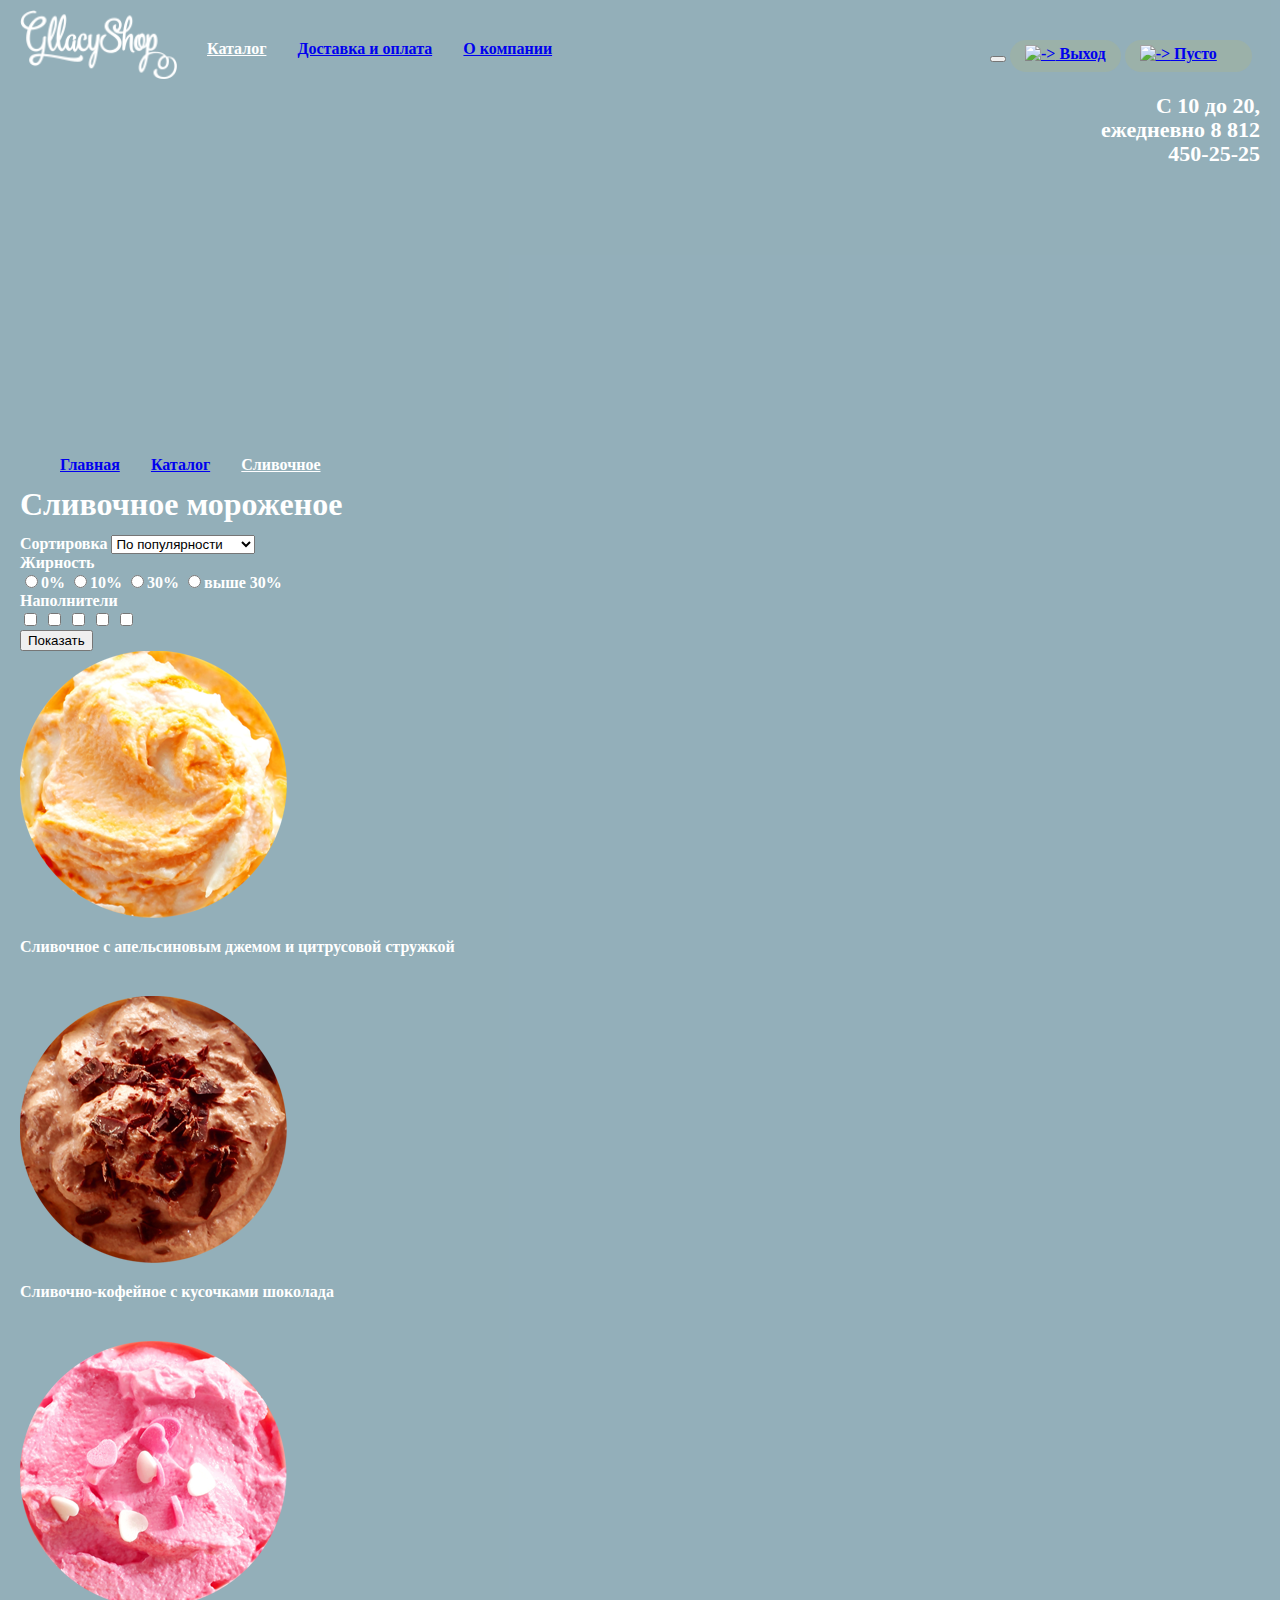
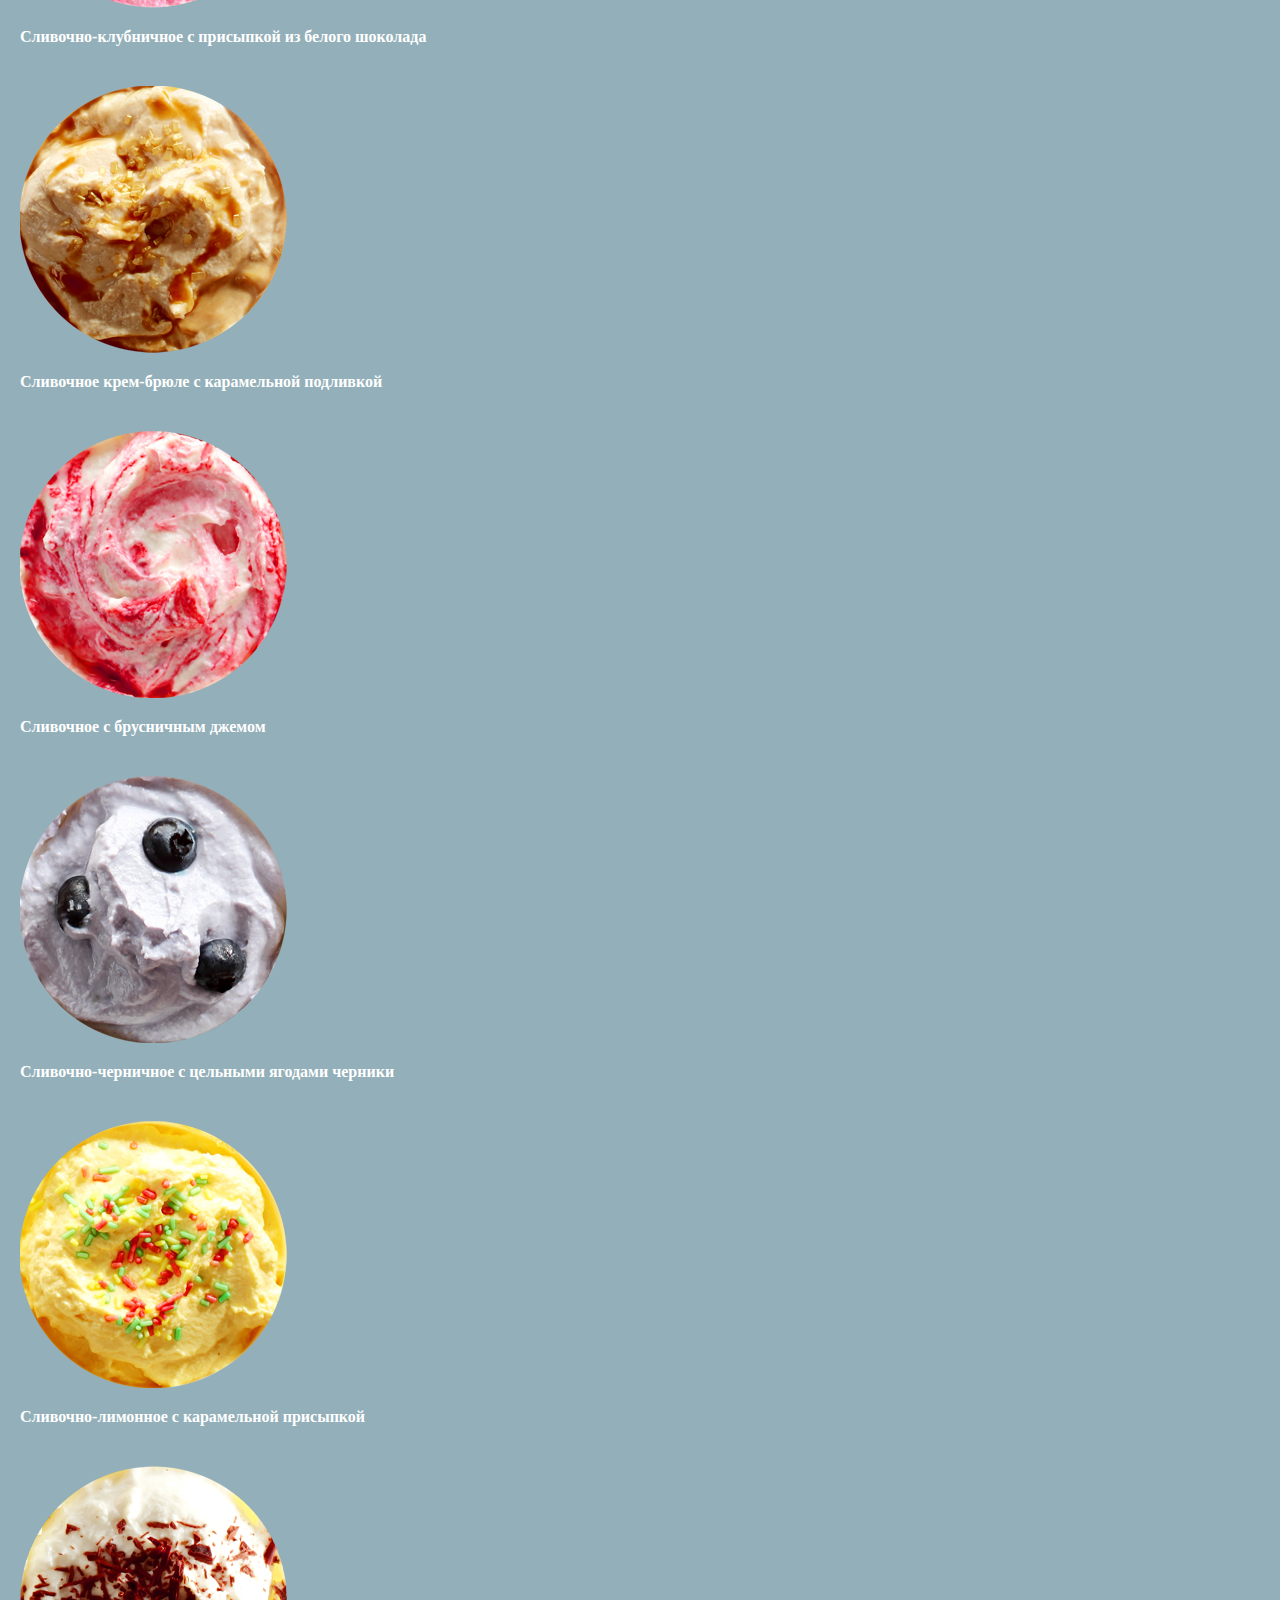
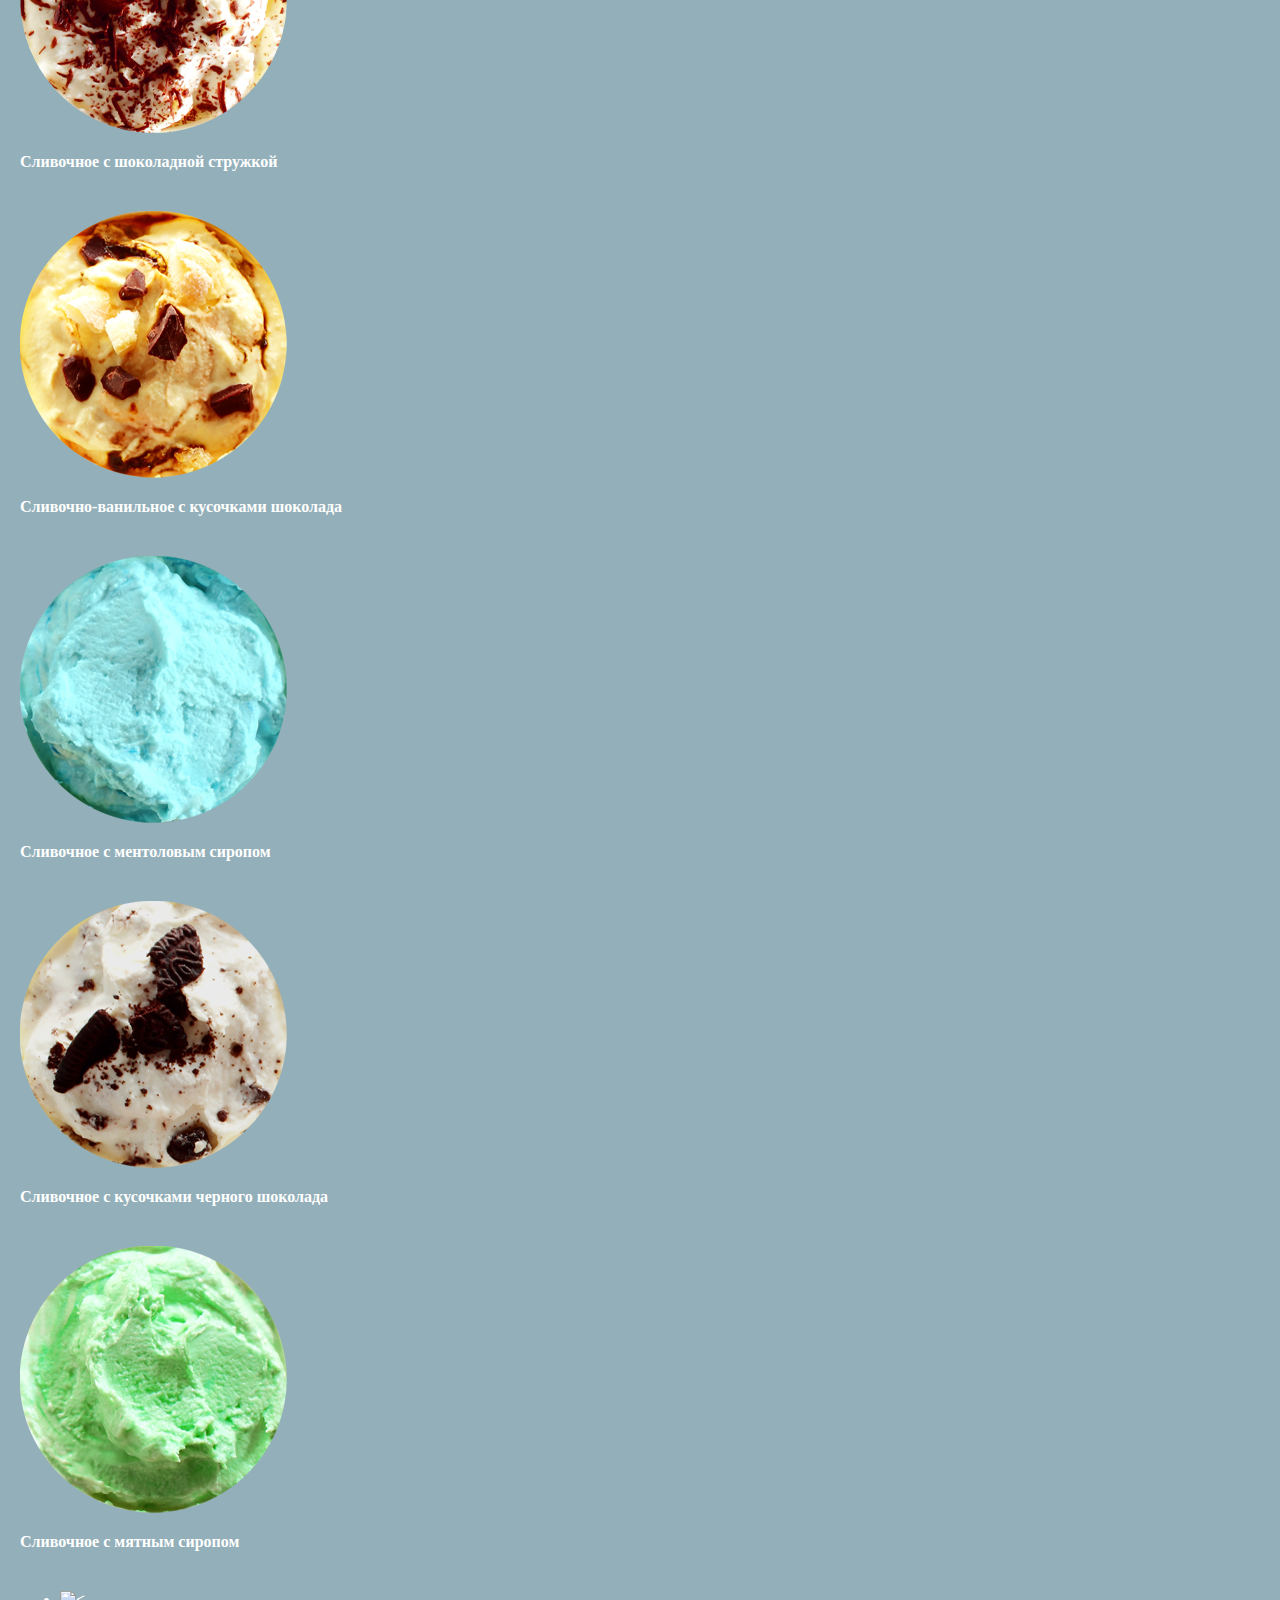
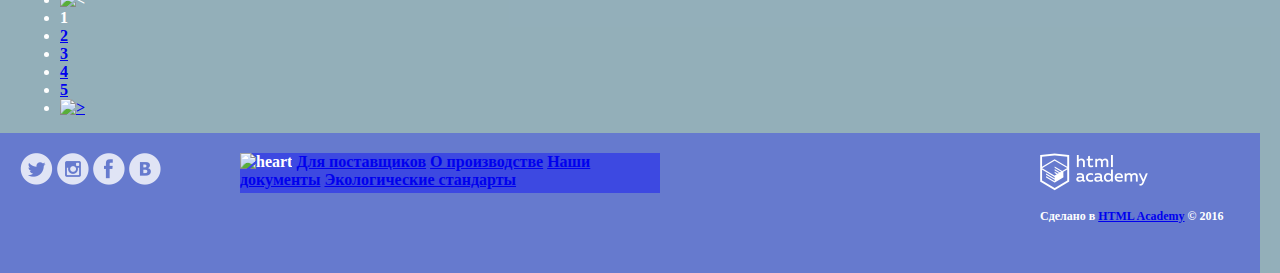
==== cataog.html @ 18102e0f "Вопросы" ====
<!DOCTYPE html>
<html lang="ru">
  <head>
    <meta charset="utf-8">
    <title>HTML Academy: Глейси</title>
    <link href="css/style.css" rel="stylesheet">
  </head>
  <body>
    <div class="main_container">
      <header class="clearfix">
        <a href="index.html"> <img src="img/Logo.png" class="logo" alt="logo" width="157" height="69"> </a>
        <nav class="main_menu">
          <ul>
            <li>Каталог</li>
            <li><a href="#">Доставка и оплата</a></li>
            <li><a href="#">О компании</a></li>
          </ul>
        </nav>
        <div class="right_side">
          <button class="search" type="button" name="Поиск"></button>
          <input type="search" class="hidden">
          <a href="#" class="enter">
            <img src="#"  class="img_enter" alt="->" width="18" height="16">
            Выход
          </a>
          <form class="hidden enter_form">
            <input type="email" name="mail" autocomplete="on" placeholder="Электронная почта">
            <input type="password" name="password" placeholder="Пароль">
            <button type="submit" name="enter">Выход</button>
            <a href="#">Забыли пароль</a>
            <a href="#">Новая регистрация</a>
          </form>

          <a href="#" class="basket">
            <img src="#"  class="img_basket" alt="->" width="18" height="16">
            Пусто
          </a>
          <p>С 10 до 20, ежедневно 8 812 450-25-25</p>
        </div>
      </header>
      <main>
        <nav class="sub_menu">
          <ul>
            <li><a href="/index.html">Главная</a></li>
            <li><a href="#">Каталог</a></li>
            <li>Сливочное</li>
          </ul>
        </nav>
        <h1 class="catalog">Сливочное мороженое</h1>
        <section class="filter">
          <form>
            <label for="sort">Сортировка</label>
            <select id="sort">
              <option id="popularity">По популярности</option>
              <option id="f_cheep">Сначала недорогие</option>
              <option id="f_expensive">Сначала дорогие</option>
              <option id="fatty">по жирности</option>
            </select>
            <div class="price"></div>
            <span class="for_fat_choose">Жирность</span>
            <div class="fat_choose">
            <input type="radio" name="fat" id="zero"><label for="zero">0%</label>
            <input type="radio" name="fat" id="ten"><label for="ten">10%</label>
            <input type="radio" name="fat" id="thirty"><label for="thirty">30%</label>
            <input type="radio" name="fat" id="thirty_up"><label for="thirty_up">выше 30%</label>
            </div>
            <span class="for_inner">Наполнители</span>
            <div class="inner">
              <input type="checkbox" id="ch_1"><label for="ch_1"></label>
              <input type="checkbox" id="ch_2"><label for="ch_2"></label>
              <input type="checkbox" id="ch_3"><label for="ch_3"></label>
              <input type="checkbox" id="ch_4"><label for="ch_4"></label>
              <input type="checkbox" id="ch_5"><label for="ch_5"></label>
            </div>
            <button type="submit">Показать</button>
          </form>
        </section>
        <section class="choose_item">
          <article class="item_card">
            <img src="img/1.png" width="267" height="267" alt="1">
            <p>Сливочное с апельсиновым джемом и цитрусовой стружкой</p>
            <a href="#" class="hidden">Быстрый просмотр</a>
          </article>
          <article class="item_card">
            <img src="img/2.png" width="267" height="267" alt="2">
            <p>Сливочно-кофейное с кусочками шоколада</p>
            <a href="#" class="hidden">Быстрый просмотр</a>
          </article>
          <article class="item_card">
            <img src="img/3.png" width="267" height="267" alt="3">
            <p>Сливочно-клубничное с присыпкой из белого шоколада</p>
            <a href="#" class="hidden">Быстрый просмотр</a>
          </article>
          <article class="item_card">
            <img src="img/4.png" width="267" height="267" alt="4">
            <p>Сливочное крем-брюле с карамельной подливкой</p>
            <a href="#" class="hidden">Быстрый просмотр</a>
          </article>
          <article class="item_card">
            <img src="img/5.png" width="267" height="267" alt="5">
            <p>Сливочное с брусничным джемом</p>
            <a href="#" class="hidden">Быстрый просмотр</a>
          </article>
          <article class="item_card">
            <img src="img/6.png" width="267" height="267" alt="6">
            <p>Сливочно-черничное с цельными ягодами черники </p>
            <a href="#" class="hidden">Быстрый просмотр</a>
          </article>
          <article class="item_card">
            <img src="img/7.png" width="267" height="267" alt="7">
            <p>Сливочно-лимонное с карамельной присыпкой</p>
            <a href="#" class="hidden">Быстрый просмотр</a>
          </article>
          <article class="item_card">
            <img src="img/8.png" width="267" height="267" alt="8">
            <p>Сливочное с шоколадной стружкой</p>
            <a href="#" class="hidden">Быстрый просмотр</a>
          </article>
          <article class="item_card">
            <img src="img/9.png" width="267" height="267" alt="9">
            <p>Сливочно-ванильное с кусочками шоколада</p>
            <a href="#" class="hidden">Быстрый просмотр</a>
          </article>
          <article class="item_card">
            <img src="img/10.png" width="267" height="267" alt="10">
            <p>Сливочноe с ментоловым сиропом</p>
            <a href="#" class="hidden">Быстрый просмотр</a>
          </article>
          <article class="item_card">
            <img src="img/11.png" width="267" height="267" alt="11">
            <p>Сливочное с кусочками черного шоколада</p>
            <a href="#" class="hidden">Быстрый просмотр</a>
          </article>
          <article class="item_card">
            <img src="img/12.png" width="267" height="267" alt="12">
            <p>Сливочное с мятным сиропом</p>
            <a href="#" class="hidden">Быстрый просмотр</a>
          </article>
        </section>
        <nav class="page_nav">
          <ul>
            <li><img src="#" class="priv" alt="<"  width="9" height="14"></li>
            <li>1</li>
            <li><a href="#">2</a></li>
            <li><a href="#">3</a></li>
            <li><a href="#">4</a></li>
            <li><a href="#">5</a></li>
            <li><a href="#" class="next_page"><img src="#" class="next" alt=">"  width="9" height="14"></a></li>
          </ul>
        </nav>
      </main>
      <footer class="clearfix">
        <section class="social">
          <a href="#"><img src="img/Твитер.png" class="tw" alt="Твиттер"></img></a>
          <a href="#"><img src="img/Инста.png" class="inst" alt="Инстаграм"></img></a>
          <a href="#"><img src="img/ФБ.png" class="fb" alt="Фейсбук"></img></a>
          <a href="#"><img src="img/ВК.png" class="vk" alt="Вконтакте"></img></a>
        </section>
        <div class="center_footer">
          <img src="#" alt="heart" width="16" height="13">
          <a href="#">Для поставщиков</a>
          <a href="#">О производстве</a>
          <a href="#">Наши документы</a>
          <a href="#">Экологические стандарты</a>
        </div>
        <section class="manufacturer">
          <img src="img/HTMLAcademy_logo.png" alt="HTML Academy" width="108" height="38">
          <p>Сделано в <a href="#">HTML Academy</a> © 2016</p>
        </section>
      </footer>
    </div>
  </body>
</html>
---- css/style.css ----
body {
  font-family: "Roboto";
  font-size: 16px;
  line-height: 18px;
  font-weight: bold;
  color: #ffffff;
  padding: 0;
  margin: 0;
  background: #a4c3b2;
}

.clearfix::after {
  content: "";
  display: table;
  clear: both;
}

.hidden {
  display: none;
}

.main_container {
  min-width: 860px;
  margin: 0 auto;
  padding: 0 20px;
  background-color: rgba(0,0,255, 0.1);
}

header {
  margin: 0 -20px 280px;
  padding: 10px 20px;
  min-height: 115px;
  /*background-color: rgba(0,0,255, 0.3);*/
}

.logo {
  /*clear: both;*/
  float: left;
  margin-right: 30px;
}

.main_menu {
  min-width: 350px;
  margin: 0 auto;
  float: left;
  font-size: 16px;
  line-height: 18px;
}

.main_menu ul {
  margin: 0;
  margin-top: 30px;
  padding: 0;
  /*background-color: rgba(0,0,255, 0.4);*/
}

.main_menu li, .sub_menu li {
  display: inline-block;
  margin-right: 27px;
  text-decoration: underline;
  vertical-align: top;
}

.main-menu a {
  color: inherit;
  /*    ---------------------------------------------   почему белый цвет текста не наследуется?*/
}

.main_menu li:last-child {
  margin-right: 0;
}

.right_side {
  float: right;
  width: 270px;
  margin-top: 30px;
}

header p {
  float: right;
  width: 170px;
  text-align: right;
  font-size: 22px;
  line-height: 24px;
  margin-bottom: 0;
}

header p span{
  font-size: 14px;
  line-height: 16px;
}

.right_side a{
  /*-------------------------------------------------------------как прижать эти кнопки вправо ?   */
  display: inline-block;
  height: 32px;
  background: rgba(157,177,165, 0.8);
  box-sizing: border-box;
  padding: 5px 35px 5px 15px;
  border-radius: 20px;
}

.right_side .enter{
  padding-right: 15px;
}

/*.double_ice-cream {
  position: relative;
  margin: 0 auto;
  width: 652px;
  height: 565px;
}*/

/*.double_ice-cream img {
  position: absolute;
  top: -40px;
}*/

.with_ice-cream {
  position: relative;
  margin: 0 auto;
}

.with_ice-cream img {
  position: absolute;
  top: -320px;
  left: 25%;
  z-index: -1;
}
.index h1 {
  width: 670px;
  font-size: 60px;
  line-height: 60px;
  /*---------------------------------------------------как можно выровнить по центру эту запись?*/
  margin: 0 auto 40px;
  text-align: center;
}

.b_give_me_two {
  display: block;
  width: 285px;
  background-color: #ed5b3d;
  min-height: 65px;
  margin: 0 auto;
  margin-bottom: 40px;
  border-radius: 35px;
  text-align: center;
  vertical-align: bottom;

}

.background_slider {
  margin: 0;
  padding: 0;
  display: block;
  float: left;
}

.background_slider li {
  display: inline-block;
  margin-right: 6px;
  width: 20px;
  height: 20px;
  background-color: white;
  border-radius: 50%;
}

.catalog h1 {
  color: black;
  font-size: 30px;
  float: left;
}

.catalog_sub {
  display: none;
}


.container {
  clear: both;
  background-color: rgba(0,0,255, 0.3);
  margin-bottom: 40px;
}

.banner {
  width: 420px;
  min-height: 230px;
  background-color: rgba(0,255,0, 0.3);
  margin-bottom: 25px;
}

.banner_left {
  float: left;
}

.banner_right {
  float: right;
}

.item_card article {
  width: 200px;
  min-height: 135 px;
  background-color: rgba(0,200,0, 0.3);
  float: left;
  margin-right: 20px;
}

.item_card {
  margin-bottom: 40px;
}

.item_card article:last-child {
  margin-right: 0;
}

.advantages {
  min-height: 353px;
  min-width: 820px;
  background-color: rgba(0,200,0, 0.3);
  clear: both;
  padding: 20px;
  padding-top: 10px;
  margin-bottom: 40px;
}
.advantages div {
  width:400px;
  min-height: 115px;
  background-color: rgba(0,200,0, 0.4);
  margin-bottom: 25px;
}


.advantage_1 {
  float: left;
}

.advantage_3 {
  float: right;
}

.advantage_4 {
  float: left;
}

.advantage_2 {
  float: right;
}

.map_block {
  position: relative;
}

.connect_us {
  position: absolute;
  top: 60px;
  right: 20px;
  width: 300px;
  min-height: 300px;
  background-color: rgba(0,200,0, 0.3);
}

.map {
  width: 900px;
  margin: 0 -20px;
}

footer {
  margin-left: -20px;
  padding: 20px;
  background-color: rgba(0,0,255, 0.3);
  min-width: 860px;
  min-height: 100px;
}

.social {
  width: 200px;
  margin-right:20px;
  float: left;
}

.center_footer {
  width: 420px;
  min-height: 40px;
  background-color: rgba(0,0,255, 0.4);
  float: left;
}

.manufacturer {
  min-height: 60px;
  width: 200px;
  float: right;
}

.manufacturer p {
  font-size: 12px;
  line-height: 18px;
}
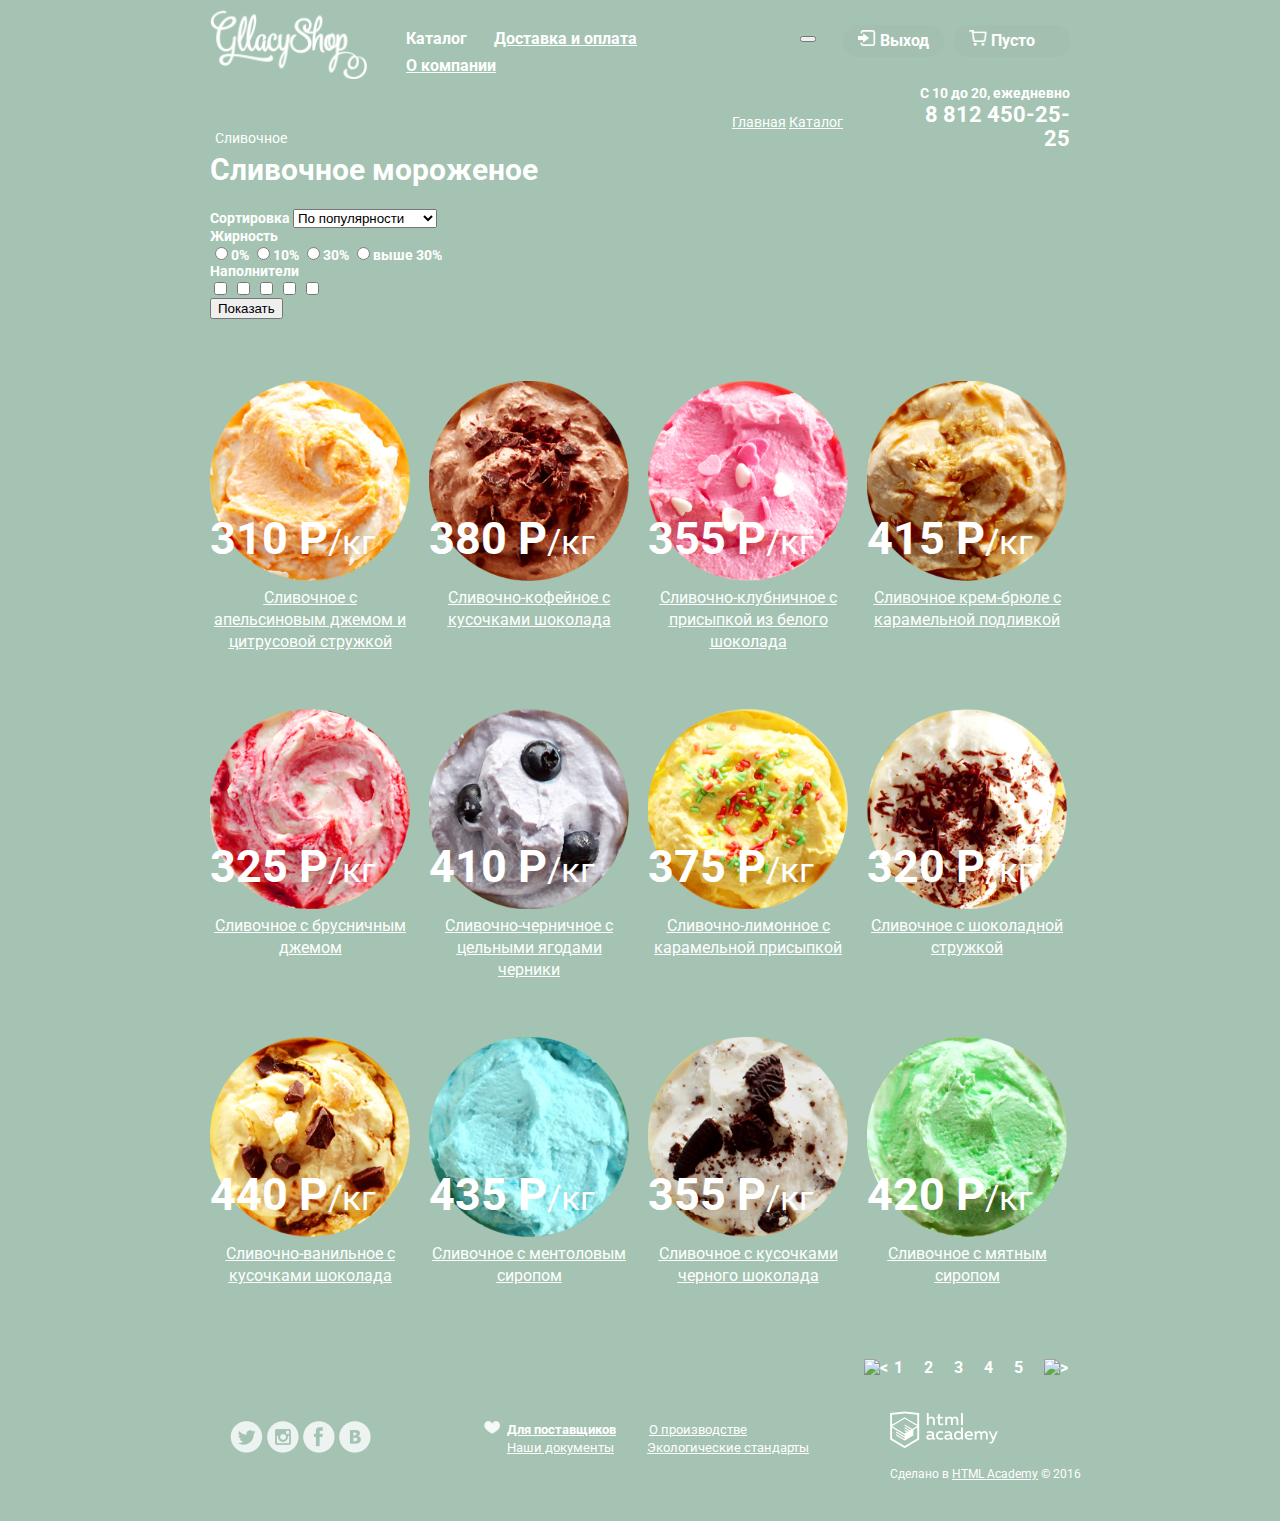
==== commit cf04d09a: "Сетка готова. И пара вопросов в style.css" ====
--- a/cataog.html
+++ b/cataog.html
@@ -4,49 +4,63 @@
     <meta charset="utf-8">
     <title>HTML Academy: Глейси</title>
     <link href="css/style.css" rel="stylesheet">
+    <link href="https://fonts.googleapis.com/css?family=Roboto:400,700" rel="stylesheet">
   </head>
   <body>
     <div class="main_container">
-      <header class="clearfix">
-        <a href="index.html"> <img src="img/Logo.png" class="logo" alt="logo" width="157" height="69"> </a>
-        <nav class="main_menu">
-          <ul>
-            <li>Каталог</li>
-            <li><a href="#">Доставка и оплата</a></li>
-            <li><a href="#">О компании</a></li>
-          </ul>
-        </nav>
-        <div class="right_side">
-          <button class="search" type="button" name="Поиск"></button>
-          <input type="search" class="hidden">
-          <a href="#" class="enter">
-            <img src="#"  class="img_enter" alt="->" width="18" height="16">
-            Выход
-          </a>
-          <form class="hidden enter_form">
-            <input type="email" name="mail" autocomplete="on" placeholder="Электронная почта">
-            <input type="password" name="password" placeholder="Пароль">
-            <button type="submit" name="enter">Выход</button>
-            <a href="#">Забыли пароль</a>
-            <a href="#">Новая регистрация</a>
-          </form>
-
-          <a href="#" class="basket">
-            <img src="#"  class="img_basket" alt="->" width="18" height="16">
-            Пусто
-          </a>
-          <p>С 10 до 20, ежедневно 8 812 450-25-25</p>
+      <header class="clearfix catalog">
+        <div class="header_hight">
+          <img src="img/Logo.png" class="logo" alt="logo" width="157" height="69">
+          <nav class="main_menu">
+            <ul>
+              <li>Каталог</li>
+                <ul class="catalog_sub">
+                  <li><a href="#">Новинки</a></li>
+                  <li><a href="#">Сливочное</a></li>
+                  <li><a href="#">Щербеты</a></li>
+                  <li><a href="#">Фруктовый лед</a></li>
+                  <li><a href="#">Мелорин</a></li>
+                </ul>
+              </li>
+              <li><a href="#">Доставка и оплата</a></li>
+              <li><a href="#">О компании</a></li>
+            </ul>
+          </nav>
+          <div class="right_side">
+            <div class="search_box">
+            <button class="search" type="button" name="Поиск"></button>
+            <input class="hidden" type="search" >
+            </div>
+            <a href="#" class="basket">
+              <img src="img/trolley.png"  class="img_basket" alt="->" width="18" height="16">
+              Пусто
+            </a>
+            <a href="#" class="enter">
+              <img src="img/Enter.png"  class="img_enter" alt="->" width="18" height="16">
+              Выход
+            </a>
+            <form class="hidden enter_form">
+              <input type="email" name="mail" autocomplete="on" placeholder="Электронная почта">
+              <input type="password" name="password" placeholder="Пароль">
+              <button type="submit" name="enter">Выход</button>
+              <a href="#">Забыли пароль</a>
+              <a href="#">Новая регистрация</a>
+            </form>
+          </div>
+        </div>
+        <div class="header_low ">
+          <p><span>С 10 до 20, ежедневно</span><br> 8 812 450-25-25</p>
+          <nav class="sub_menu">
+            <ul>
+              <li><a href="/index.html">Главная</a></li>
+              <li><a href="#">Каталог</a></li>
+              <li>Сливочное</li>
+            </ul>
+          </nav>
         </div>
       </header>
       <main>
-        <nav class="sub_menu">
-          <ul>
-            <li><a href="/index.html">Главная</a></li>
-            <li><a href="#">Каталог</a></li>
-            <li>Сливочное</li>
-          </ul>
-        </nav>
-        <h1 class="catalog">Сливочное мороженое</h1>
+        <h1 class="catalog_h1">Сливочное мороженое</h1>
         <section class="filter">
           <form>
             <label for="sort">Сортировка</label>
@@ -77,67 +91,79 @@
         </section>
         <section class="choose_item">
           <article class="item_card">
-            <img src="img/1.png" width="267" height="267" alt="1">
+            <img src="img/1.png" width="200" height="200" alt="1">
+            <span>310 Р<p>/кг</p></span>
             <p>Сливочное с апельсиновым джемом и цитрусовой стружкой</p>
             <a href="#" class="hidden">Быстрый просмотр</a>
           </article>
           <article class="item_card">
-            <img src="img/2.png" width="267" height="267" alt="2">
+            <img src="img/2.png" width="200" height="200" alt="2">
+            <span>380 Р<p>/кг</p></span>
             <p>Сливочно-кофейное с кусочками шоколада</p>
             <a href="#" class="hidden">Быстрый просмотр</a>
           </article>
           <article class="item_card">
-            <img src="img/3.png" width="267" height="267" alt="3">
+            <img src="img/3.png" width="200" height="200" alt="3">
+            <span>355 Р<p>/кг</p></span>
             <p>Сливочно-клубничное с присыпкой из белого шоколада</p>
             <a href="#" class="hidden">Быстрый просмотр</a>
           </article>
           <article class="item_card">
-            <img src="img/4.png" width="267" height="267" alt="4">
+            <img src="img/4.png" width="200" height="200" alt="4">
+            <span>415 Р<p>/кг</p></span>
             <p>Сливочное крем-брюле с карамельной подливкой</p>
             <a href="#" class="hidden">Быстрый просмотр</a>
           </article>
           <article class="item_card">
-            <img src="img/5.png" width="267" height="267" alt="5">
+            <img src="img/5.png" width="200" height="200" alt="5">
+            <span>325 Р<p>/кг</p></span>
             <p>Сливочное с брусничным джемом</p>
             <a href="#" class="hidden">Быстрый просмотр</a>
           </article>
           <article class="item_card">
-            <img src="img/6.png" width="267" height="267" alt="6">
+            <img src="img/6.png" width="200" height="200" alt="6">
+            <span>410 Р<p>/кг</p></span>
             <p>Сливочно-черничное с цельными ягодами черники </p>
             <a href="#" class="hidden">Быстрый просмотр</a>
           </article>
           <article class="item_card">
-            <img src="img/7.png" width="267" height="267" alt="7">
+            <img src="img/7.png" width="200" height="200" alt="7">
+            <span>375 Р<p>/кг</p></span>
             <p>Сливочно-лимонное с карамельной присыпкой</p>
             <a href="#" class="hidden">Быстрый просмотр</a>
           </article>
           <article class="item_card">
-            <img src="img/8.png" width="267" height="267" alt="8">
+            <img src="img/8.png" width="200" height="200" alt="8">
+            <span>320 Р<p>/кг</p></span>
             <p>Сливочное с шоколадной стружкой</p>
             <a href="#" class="hidden">Быстрый просмотр</a>
           </article>
           <article class="item_card">
-            <img src="img/9.png" width="267" height="267" alt="9">
+            <img src="img/9.png" width="200" height="200" alt="9">
+            <span>440 Р<p>/кг</p></span>
             <p>Сливочно-ванильное с кусочками шоколада</p>
             <a href="#" class="hidden">Быстрый просмотр</a>
           </article>
           <article class="item_card">
-            <img src="img/10.png" width="267" height="267" alt="10">
+            <img src="img/10.png" width="200" height="200" alt="10">
+            <span>435 Р<p>/кг</p></span>
             <p>Сливочноe с ментоловым сиропом</p>
             <a href="#" class="hidden">Быстрый просмотр</a>
           </article>
           <article class="item_card">
-            <img src="img/11.png" width="267" height="267" alt="11">
+            <img src="img/11.png" width="200" height="200" alt="11">
+            <span>355 Р<p>/кг</p></span>
             <p>Сливочное с кусочками черного шоколада</p>
             <a href="#" class="hidden">Быстрый просмотр</a>
           </article>
           <article class="item_card">
-            <img src="img/12.png" width="267" height="267" alt="12">
+            <img src="img/12.png" width="200" height="200" alt="12">
+            <span>420 Р<p>/кг</p></span>
             <p>Сливочное с мятным сиропом</p>
             <a href="#" class="hidden">Быстрый просмотр</a>
           </article>
         </section>
-        <nav class="page_nav">
+        <nav class="page_nav clearfix">
           <ul>
             <li><img src="#" class="priv" alt="<"  width="9" height="14"></li>
             <li>1</li>
@@ -156,17 +182,17 @@
           <a href="#"><img src="img/ФБ.png" class="fb" alt="Фейсбук"></img></a>
           <a href="#"><img src="img/ВК.png" class="vk" alt="Вконтакте"></img></a>
         </section>
-        <div class="center_footer">
-          <img src="#" alt="heart" width="16" height="13">
-          <a href="#">Для поставщиков</a>
-          <a href="#">О производстве</a>
-          <a href="#">Наши документы</a>
-          <a href="#">Экологические стандарты</a>
-        </div>
         <section class="manufacturer">
           <img src="img/HTMLAcademy_logo.png" alt="HTML Academy" width="108" height="38">
           <p>Сделано в <a href="#">HTML Academy</a> © 2016</p>
         </section>
+        <div class="center_footer">
+          <img src="img/Сердце.png" alt="Сердце" width="16" height="13">
+          <a href="#">Для поставщиков</a>
+          <a href="#">О производстве</a><br>
+          <a href="#">Наши документы</a>
+          <a href="#">Экологические стандарты</a>
+        </div>
       </footer>
     </div>
   </body>
--- a/css/style.css
+++ b/css/style.css
@@ -19,11 +19,24 @@
   display: none;
 }
 
+.btn {
+  box-shadow: 0 3px 3px -1px  #a23324;
+}
+
+.btn:active {
+  box-shadow: inset 0 3px 3px -1px  #a23324;
+}
+
+.btn:hover {
+  /*REVIEW почему это свойство не срабатывает на всех элементах с классом btn?*/
+  background: #f07a63;
+}
+
 .main_container {
-  min-width: 860px;
+  width: 860px;
   margin: 0 auto;
   padding: 0 20px;
-  background-color: rgba(0,0,255, 0.1);
+  /*background-color: rgba(0,0,255, 0.1);*/
 }
 
 header {
@@ -33,38 +46,111 @@
   /*background-color: rgba(0,0,255, 0.3);*/
 }
 
+.header_hight {
+  min-height: 75px;
+
+}
+
 .logo {
-  /*clear: both;*/
   float: left;
   margin-right: 30px;
 }
 
 .main_menu {
-  min-width: 350px;
+  position: relative;
+  width: 370px;
   margin: 0 auto;
   float: left;
   font-size: 16px;
   line-height: 18px;
 }
 
-.main_menu ul {
+.main_menu li {
+  padding: 5px 14px 0;
+  margin-top: -5px;
+  height: 32px;
+  vertical-align: middle;
+  box-sizing: border-box;
+}
+
+.main_menu li:nth-of-type(n+1) {
+  margin-left: -5px;
+}
+
+.main_menu  li:hover {
+  border-radius: 20px;
+  text-decoration: none;
+  background: #f7f6f3;
+  color: black;
+}
+
+.main_menu  li:hover a{
+  text-decoration: none;
+}
+
+.menu_sub {
+  display: none;
+  position: absolute;
+  left: -20px;
+  min-height: 171px;
+  width: 142px;
+  border-radius: 7px;
   margin: 0;
-  margin-top: 30px;
   padding: 0;
-  /*background-color: rgba(0,0,255, 0.4);*/
-}
-
-.main_menu li, .sub_menu li {
+  background-color: white;
+}
+
+.main_menu > li:hover .menu_sub {
+  /*review ----------------------------------------------------почему не работает это свойство для выплывающего меню?*/
+  display: block;
+}
+
+.main_menu .menu_sub li {
+  margin: 0;
+  padding: 0;
+  box-sizing: border-box;
+}
+
+ .menu_sub li:first-of-type {
+   /*review ----------------------------------------------------почему этот элемент не выделяется жирным?*/
+  font-weight: bold;
+}
+
+  .menu_sub li a {
+  box-sizing: border-box;
+  text-decoration: none;
+  padding-left: 20px;
+  padding-top: 10px;
+  padding-bottom: 10px;
+  font-weight: normal;
+  text-align: left;
+  display: block;
+  color: black;
+  width: 140px;
+  min-height: 32px;
+  font-size: 14px;
+  line-height: 16px;
+}
+
+.menu_sub  a:hover {
+  background-color: #fbded7;
+}
+
+.main_menu > ul {
+  margin: 0;
+  margin-top: 20px;
+  padding: 0;
+}
+
+.main_menu  li, .sub_menu  li {
   display: inline-block;
-  margin-right: 27px;
-  text-decoration: underline;
-  vertical-align: top;
-}
-
-.main-menu a {
+  /*margin-right: 27px;*/
+}
+
+.main_menu li,.main_menu a  {
   color: inherit;
-  /*    ---------------------------------------------   почему белый цвет текста не наследуется?*/
-}
+}
+
 
 .main_menu li:last-child {
   margin-right: 0;
@@ -73,16 +159,143 @@
 .right_side {
   float: right;
   width: 270px;
-  margin-top: 30px;
-}
-
+  margin-top: 15px;
+  /*background-color: rgba(0,0,255, 0.3);*/
+}
+
+.search_box_hover {
+  display: none;
+  position: absolute;
+  top:  37px;
+  right: 0;
+  min-width: 20px;
+  min-height: 10px;
+  background-color: #f8f7f4;
+  padding: 20px 15px;
+  border-radius: 7px;
+}
+
+.hidden_search {
+  height: 44px;
+  width: 310px;
+  border-radius: 7px;
+  padding-left: 15px;
+}
+
+.right_side a{
+  text-decoration: none;
+  color: inherit;
+  float: right;
+  display: inline-block;
+  height: 32px;
+  box-sizing: border-box;
+  padding: 5px 35px 5px 15px;
+  vertical-align: top;
+  background: rgba(157,177,165, 0.2);
+  border-radius: 20px;
+}
+
+.right_side .enter {
+  padding-right: 15px;
+  margin-right: 10px;
+}
+
+.hidden_enter_form {
+  display: none;
+  position: absolute;
+  height: 215px;
+  width: 277px;
+  background-color: #f7f6f3;
+  padding: 20px;
+  box-sizing: border-box;
+  border-radius: 7px;
+}
+
+.hidden_enter_form input {
+  height: 44px;
+  width: 240px;
+  box-sizing: border-box;
+  padding-left: 15px;
+  border-radius: 7px;
+  border: 1px solid #999999;
+  margin-bottom: 20px;
+}
+
+.hidden_enter_form button {
+  border-radius: 35px;
+  color: white;
+  font-weight: bold;
+  border: 0;
+  padding: 7px 25px;
+  height: 45px;
+  width: 102px;
+  background-color: #ed5b3d;
+}
+
+.hidden_enter_form a {
+  color: black;
+  display: inline;
+  text-decoration: underline;
+  border-radius: 0;
+  background-color: #f7f6f3;
+  float: none;
+  padding: 0;
+  font-size: 13px;
+  line-height: 16px;
+  font-weight: normal;
+}
+.enter_a_box {
+  width: 120px;
+  height: 40px;
+  float: right;
+  margin-top: 5px;
+}
+
+.enter:hover .hidden_enter_form {
+  display: block;
+}
+
+.enter:hover {
+  background:#f7f6f3;
+  color: black;
+}
+
+.right_side .search_btn {
+  width: 32px;
+  background: rgba(157,177,165, 0.2) url("../img/Лупа.png") no-repeat center center;
+  border-radius: 50%;
+  box-shadow: none;
+  border: 0;
+  padding: 0;
+}
+
+.search_btn:hover {
+  background-color: #f8f7f4;
+  /*вырезать черную лупу*/
+}
+
+.search_btn:hover .search_box_hover{
+    /*review ----------------------------------------------------почему не работает это свойство для выплывающего меню?*/
+  display: block;
+}
+
+.search_box {
+  margin:0;
+  display: inline-block;
+  position: relative;
+}
+
+.header_low {
+  min-height: 37px;
+  margin-top: -20px;
+}
 header p {
   float: right;
   width: 170px;
   text-align: right;
   font-size: 22px;
   line-height: 24px;
-  margin-bottom: 0;
+  margin:0;
 }
 
 header p span{
@@ -90,48 +303,21 @@
   line-height: 16px;
 }
 
-.right_side a{
-  /*-------------------------------------------------------------как прижать эти кнопки вправо ?   */
-  display: inline-block;
-  height: 32px;
-  background: rgba(157,177,165, 0.8);
-  box-sizing: border-box;
-  padding: 5px 35px 5px 15px;
-  border-radius: 20px;
-}
-
-.right_side .enter{
-  padding-right: 15px;
-}
-
-/*.double_ice-cream {
+.with_ice-cream {
   position: relative;
   margin: 0 auto;
-  width: 652px;
-  height: 565px;
-}*/
-
-/*.double_ice-cream img {
-  position: absolute;
-  top: -40px;
-}*/
-
-.with_ice-cream {
-  position: relative;
-  margin: 0 auto;
 }
 
 .with_ice-cream img {
   position: absolute;
   top: -320px;
-  left: 25%;
+  left: 13%;
   z-index: -1;
 }
-.index h1 {
+.index  {
   width: 670px;
   font-size: 60px;
   line-height: 60px;
-  /*---------------------------------------------------как можно выровнить по центру эту запись?*/
   margin: 0 auto 40px;
   text-align: center;
 }
@@ -146,7 +332,12 @@
   border-radius: 35px;
   text-align: center;
   vertical-align: bottom;
-
+  padding: 7px 25px;
+  box-sizing: border-box;
+  text-decoration: none;
+  color: white;
+  font-size: 32px;
+  line-height: 44px;
 }
 
 .background_slider {
@@ -161,89 +352,183 @@
   margin-right: 6px;
   width: 20px;
   height: 20px;
-  background-color: white;
   border-radius: 50%;
-}
-
-.catalog h1 {
-  color: black;
-  font-size: 30px;
-  float: left;
-}
-
-.catalog_sub {
-  display: none;
-}
-
+  border: 2px solid white;
+  box-sizing: border-box;
+}
+
+.background_slider li:hover {
+  background: #b2c1b7;
+}
 
 .container {
   clear: both;
-  background-color: rgba(0,0,255, 0.3);
+  /*background-color: rgba(0,0,255, 0.3);*/
   margin-bottom: 40px;
 }
 
 .banner {
   width: 420px;
+  border-radius: 15px;
   min-height: 230px;
-  background-color: rgba(0,255,0, 0.3);
+  /*background-color: rgba(0,255,0, 0.3);*/
   margin-bottom: 25px;
-}
-
-.banner_left {
-  float: left;
-}
-
-.banner_right {
-  float: right;
+  padding: 20px;
+  box-sizing: border-box;
+  font-size: 25px;
+  line-height: 31px;
+  padding-bottom: 0;
+  float: left;
+}
+
+.banner_left{
+  margin-right: 20px;
+}
+
+.banner h2 {
+  margin-top: 0;
+  margin-bottom: 25px;
+}
+
+.banner p {
+  font-size: 18px;
+  line-height: 22px;
+}
+
+.banner .btn {
+  display: inline-block;
+  position: relative;
+  padding: 7px 25px;
+  box-sizing: border-box;
+  color: white;
+  text-decoration: none;
+  left: 200px;
+  height: 45px;
+  margin-right: 0;
+  border-radius: 35px;
+  text-align: center;
+  vertical-align: bottom;
+  background-color: #ed5b3d;
+  font-size: 18px;
+  line-height: 24px;
+
+}
+
+.container > article:first-child {
+  float: left;
+  background: white url("../img/raspberry.png") no-repeat;
+}
+
+.container > article:nth-child(2){
+  background: white url("../img/chocolate.png") no-repeat;
 }
 
 .item_card article {
   width: 200px;
-  min-height: 135 px;
-  background-color: rgba(0,200,0, 0.3);
+  min-height: 135px;
   float: left;
   margin-right: 20px;
+  font-size: 16px;
+  line-height: 22px;
+  text-align: center;
 }
 
 .item_card {
   margin-bottom: 40px;
+  position:relative;
+}
+
+.item_card article::before {
+  content: "";
+  position: absolute;
+  width: 60px;
+  height: 60px;
+  border-radius: 50%;
+  background: white url("../img/hit.png") no-repeat;
 }
 
 .item_card article:last-child {
   margin-right: 0;
 }
 
+.item_card  p{
+  margin-top: 0;
+  text-decoration: underline;
+  font-weight: normal;
+}
+
+.item_card span  {
+  /*REVIEW почему цена уехала? Притом уехала только в index,  в catalog осталась на месте*/
+  position: absolute;
+  font-size: 45px;
+  line-height: 45px;
+  top: 135px;
+  left: 0;
+  font-weight: bold;
+}
+
+.item_card span p {
+  display: inline;
+  font-size: 35px;
+  text-decoration: none;
+}
+
 .advantages {
+  font-weight: normal;
   min-height: 353px;
-  min-width: 820px;
-  background-color: rgba(0,200,0, 0.3);
-  clear: both;
-  padding: 20px;
-  padding-top: 10px;
+  width: 820px;
+  padding: 20px 27px;
+  margin: 0 auto;
   margin-bottom: 40px;
+  background: url("../img/wafle.png") no-repeat ;
+  color: black;
+}
+
+.advantages h2 {
+  font-size: 20px;
+  line-height: 26px;
+  margin: 0 0 7px 0;
+  text-decoration: none;
+  font-weight: bold;
 }
 .advantages div {
-  width:400px;
+  position: relative;
+  width: 345px;
   min-height: 115px;
-  background-color: rgba(0,200,0, 0.4);
+  font-size: 16px;
+  line-height: 22px;
+  margin-left: 55px;
   margin-bottom: 25px;
 }
 
-
-.advantage_1 {
-  float: left;
+.advantages div img {
+  position: absolute;
+  left: -60px;
+}
+
+
+.container .advantage_1 {
+  float: left;
+  margin-bottom: 0;
+}
+
+.container .advantage_2 {
+  float: right;
+  margin-bottom: 7px;
 }
 
 .advantage_3 {
+  margin: -15px 0 0 0;
+  float: left;
+}
+
+.advantage_4 {
   float: right;
 }
 
-.advantage_4 {
-  float: left;
-}
-
-.advantage_2 {
-  float: right;
+.banner .banner_left .10_ways {
+  width: 20px;
+  background: white;
 }
 
 .map_block {
@@ -252,24 +537,99 @@
 
 .connect_us {
   position: absolute;
+  color: black;
   top: 60px;
-  right: 20px;
+  right: 0;
   width: 300px;
   min-height: 300px;
-  background-color: rgba(0,200,0, 0.3);
+  background-color: #fdfefe;
+  padding: 25px;
+  box-sizing: border-box;
+  border-radius: 15px;
+}
+
+.text_conteiner {
+  width:227px;
+}
+
+.delivery {
+  float: left;
+  padding: 25px;
+  background:url("../img/banner_back.png") #f8f7f4;
+
+  color: #8e8e8d;
+}
+
+.delivery p {
+  font-size: 16px;
+  line-height: 22px;
+  font-weight: normal;
+}
+
+.delivery input {
+  width: 228px;
+  min-height: 42px;
+  border-radius: 4px;
+}
+
+.delivery .btn_last {
+  width: 129px;
+  padding-left: 18px;
+  border: none;
+  left: 10px;
+}
+
+.10_ways h4 {
+  font-size: 16px;
+  line-height: 22px;
+}
+
+.10_ways p {
+  font-size: 24px;
+  line-height: 30px;
+}
+
+.connect_us a{
+  display: inline-block;
+  padding: 7px 25px;
+  box-sizing: border-box;
+  color: white;
+  text-decoration: none;
+  margin: 0 auto;
+  border-radius: 35px;
+  text-align: center;
+  vertical-align: bottom;
+  background-color: #ed5b3d;
+  font-size: 18px;
+  line-height: 24px;
+}
+.connect_us h4 {
+  font-size: 14px;
+  line-height: 20px;
+  font-weight: normal;
+  margin-bottom: 7px;
+}
+
+.connect_us .address{
+  font-size: 18px;
+  line-height: 24px;
+  margin-top: 0;
 }
 
 .map {
-  width: 900px;
+  min-width: 900px;
+  max-width: 1200px;
   margin: 0 -20px;
 }
 
 footer {
-  margin-left: -20px;
+  margin: 0 auto;
   padding: 20px;
-  background-color: rgba(0,0,255, 0.3);
+  /*background-color: rgba(0,0,255, 0.3);*/
   min-width: 860px;
+  max-width: 1160px;
   min-height: 100px;
+  padding-bottom: 0 ;
 }
 
 .social {
@@ -279,19 +639,130 @@
 }
 
 .center_footer {
-  width: 420px;
+  position: relative;
+  max-width: 306px;
   min-height: 40px;
-  background-color: rgba(0,0,255, 0.4);
-  float: left;
+  /*background-color: rgba(0,0,255, 0.4);*/
+  margin: 0 auto;
+  font-size: 13px;
+  line-height: 18px;
+
+}
+
+.center_footer a {
+  color: white;
+  font-weight: normal ;
+}
+
+.center_footer a:nth-of-type(2n-1){
+  margin-right: 30px;
+}
+
+.center_footer a:first-of-type {
+  font-weight: bold;
+}
+
+.center_footer img {
+  position: absolute;
+  left: -23px;
 }
 
 .manufacturer {
   min-height: 60px;
   width: 200px;
   float: right;
+  margin-top: -10px;
+  font-weight: normal;
 }
 
 .manufacturer p {
   font-size: 12px;
   line-height: 18px;
 }
+
+.manufacturer a {
+  color: inherit;
+}
+/*------------------------------------------------------------------------------------------------------------------*/
+
+ .catalog {
+  margin-bottom: 0;
+}
+
+.header_low .sub_menu {
+  position: relative;
+  top: 35px;
+  left: -35px;
+  font-size: 14px;
+  line-height: 16px;
+  margin: 0;
+}
+
+.sub_menu {
+  font-weight: normal;
+}
+
+.sub_menu a {
+  color: inherit;
+}
+
+.sub_menu li:last-child {
+  text-decoration: none;
+}
+
+.catalog_h1 {
+  font-size: 30px;
+  font-weight: bold;
+  margin-top: 0;
+  margin-bottom: 30px;
+}
+
+.catalog_sub {
+  display: none;
+}
+
+.filter {
+  font-size: 14px;
+  line-height: 16px;
+  display: block;
+  min-height: 133px;
+  margin-bottom: 39px;
+}
+
+.choose_item article {
+  position: relative;
+  display: inline-block;
+  vertical-align: top;
+  margin-right: 15px;
+  margin-left: 0;
+  font-size: 16px;
+  line-height: 22px;
+  text-decoration: underline;
+  font-weight: normal;
+  text-align: center;
+  width: 200px;
+  min-height: 135px;
+  /*background-color: rgba(0,200,0, 0.3);*/
+}
+
+.choose_item article:nth-of-type(4n) {
+  margin-right: 0;
+}
+
+.page_nav ul {
+  float: right;
+}
+
+.page_nav li {
+  display: inline-block;
+  width: 26px;
+  height: 26px;
+  border-radius: 50%;
+  font-size: 16px;
+  line-height: 18px;
+}
+
+.page_nav a {
+  color: inherit;
+  text-decoration: none;
+}
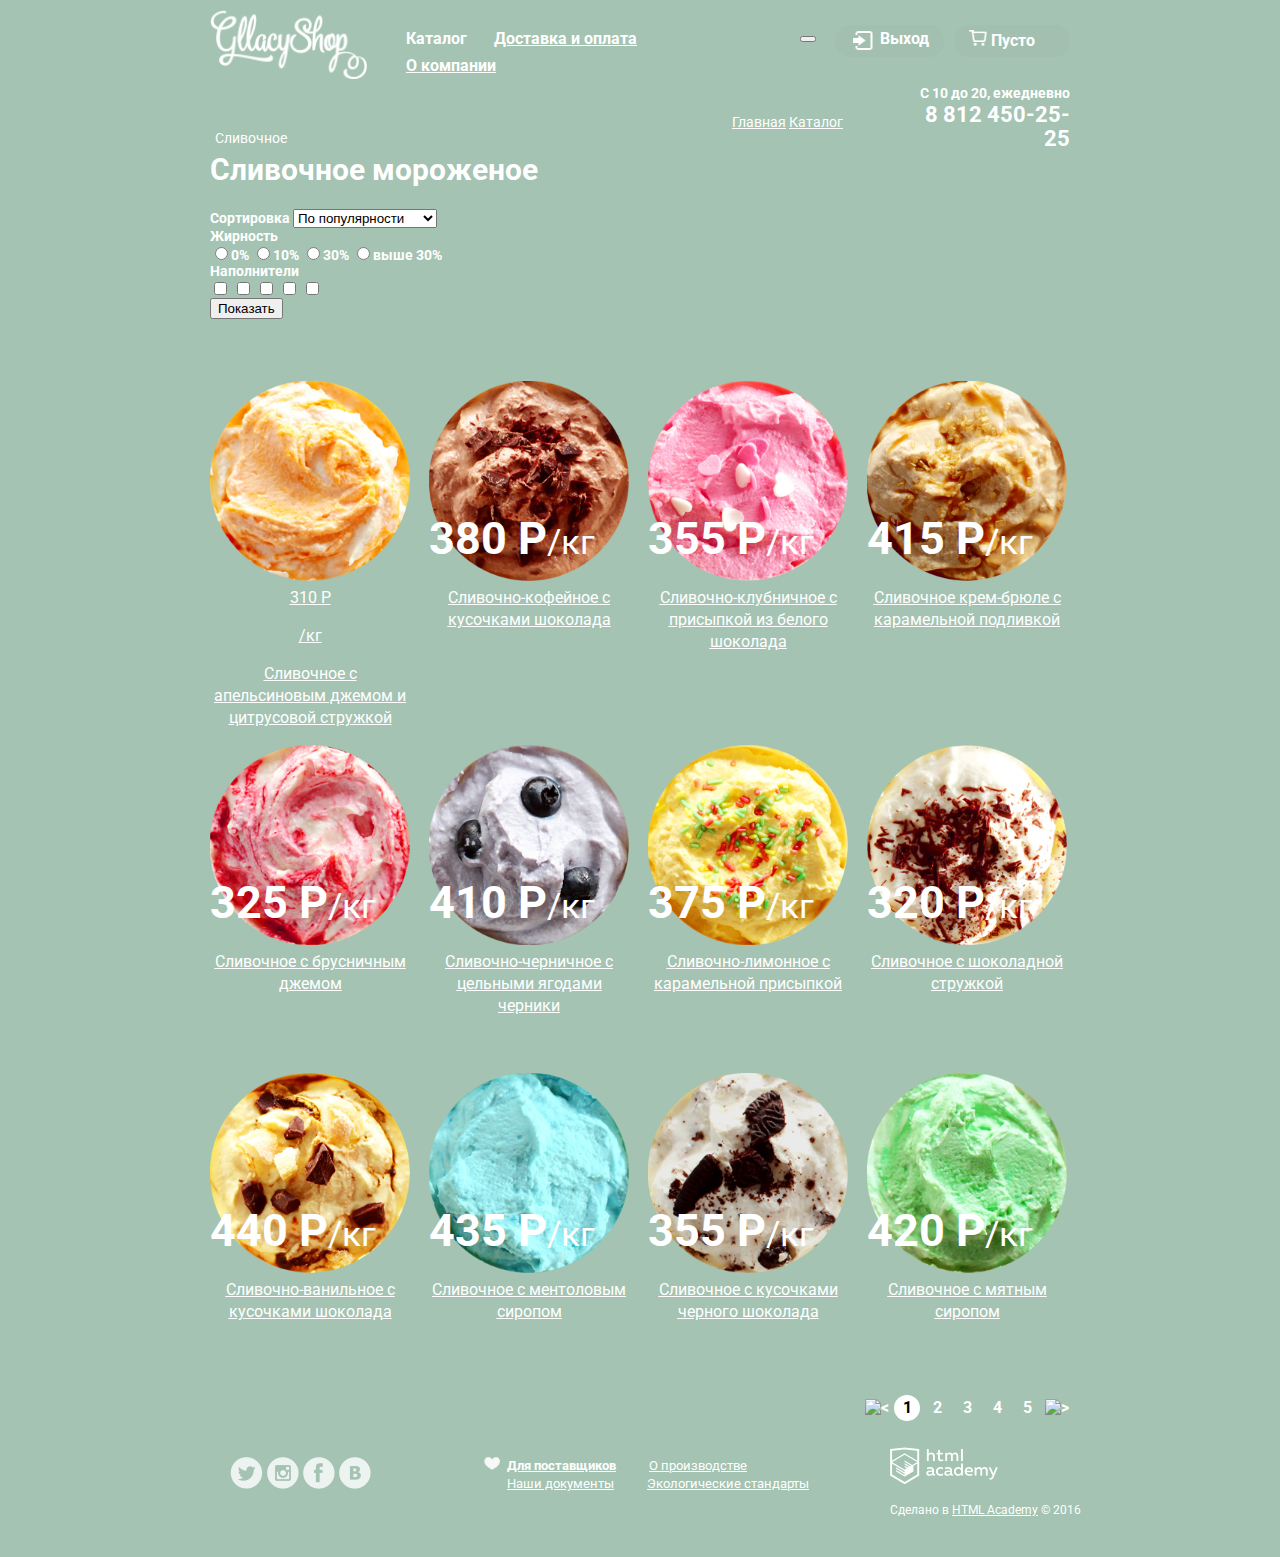
==== commit 7181a31f: "1" ====
--- a/cataog.html
+++ b/cataog.html
@@ -36,15 +36,16 @@
               Пусто
             </a>
             <a href="#" class="enter">
-              <img src="img/Enter.png"  class="img_enter" alt="->" width="18" height="16">
               Выход
             </a>
-            <form class="hidden enter_form">
+            <form class="hidden_enter_form">
               <input type="email" name="mail" autocomplete="on" placeholder="Электронная почта">
               <input type="password" name="password" placeholder="Пароль">
-              <button type="submit" name="enter">Выход</button>
-              <a href="#">Забыли пароль</a>
-              <a href="#">Новая регистрация</a>
+              <button type="submit" name="enter" class="btn">Войти</button>
+              <div class="enter_a_box">
+                <a href="#">Забыли пароль?</a>
+                <a href="#">Новая регистрация</a>
+              </div>
             </form>
           </div>
         </div>
@@ -89,78 +90,126 @@
             <button type="submit">Показать</button>
           </form>
         </section>
-        <section class="choose_item">
-          <article class="item_card">
-            <img src="img/1.png" width="200" height="200" alt="1">
-            <span>310 Р<p>/кг</p></span>
-            <p>Сливочное с апельсиновым джемом и цитрусовой стружкой</p>
-            <a href="#" class="hidden">Быстрый просмотр</a>
-          </article>
-          <article class="item_card">
-            <img src="img/2.png" width="200" height="200" alt="2">
-            <span>380 Р<p>/кг</p></span>
-            <p>Сливочно-кофейное с кусочками шоколада</p>
-            <a href="#" class="hidden">Быстрый просмотр</a>
-          </article>
-          <article class="item_card">
-            <img src="img/3.png" width="200" height="200" alt="3">
-            <span>355 Р<p>/кг</p></span>
-            <p>Сливочно-клубничное с присыпкой из белого шоколада</p>
-            <a href="#" class="hidden">Быстрый просмотр</a>
-          </article>
-          <article class="item_card">
-            <img src="img/4.png" width="200" height="200" alt="4">
-            <span>415 Р<p>/кг</p></span>
-            <p>Сливочное крем-брюле с карамельной подливкой</p>
-            <a href="#" class="hidden">Быстрый просмотр</a>
-          </article>
-          <article class="item_card">
-            <img src="img/5.png" width="200" height="200" alt="5">
-            <span>325 Р<p>/кг</p></span>
-            <p>Сливочное с брусничным джемом</p>
-            <a href="#" class="hidden">Быстрый просмотр</a>
-          </article>
-          <article class="item_card">
-            <img src="img/6.png" width="200" height="200" alt="6">
-            <span>410 Р<p>/кг</p></span>
-            <p>Сливочно-черничное с цельными ягодами черники </p>
-            <a href="#" class="hidden">Быстрый просмотр</a>
-          </article>
-          <article class="item_card">
-            <img src="img/7.png" width="200" height="200" alt="7">
-            <span>375 Р<p>/кг</p></span>
-            <p>Сливочно-лимонное с карамельной присыпкой</p>
-            <a href="#" class="hidden">Быстрый просмотр</a>
-          </article>
-          <article class="item_card">
-            <img src="img/8.png" width="200" height="200" alt="8">
-            <span>320 Р<p>/кг</p></span>
-            <p>Сливочное с шоколадной стружкой</p>
-            <a href="#" class="hidden">Быстрый просмотр</a>
-          </article>
-          <article class="item_card">
-            <img src="img/9.png" width="200" height="200" alt="9">
-            <span>440 Р<p>/кг</p></span>
-            <p>Сливочно-ванильное с кусочками шоколада</p>
-            <a href="#" class="hidden">Быстрый просмотр</a>
-          </article>
-          <article class="item_card">
-            <img src="img/10.png" width="200" height="200" alt="10">
-            <span>435 Р<p>/кг</p></span>
-            <p>Сливочноe с ментоловым сиропом</p>
-            <a href="#" class="hidden">Быстрый просмотр</a>
-          </article>
-          <article class="item_card">
-            <img src="img/11.png" width="200" height="200" alt="11">
-            <span>355 Р<p>/кг</p></span>
-            <p>Сливочное с кусочками черного шоколада</p>
-            <a href="#" class="hidden">Быстрый просмотр</a>
-          </article>
-          <article class="item_card">
-            <img src="img/12.png" width="200" height="200" alt="12">
-            <span>420 Р<p>/кг</p></span>
-            <p>Сливочное с мятным сиропом</p>
-            <a href="#" class="hidden">Быстрый просмотр</a>
+        <section class="choose_item ">
+          <article>
+            <div class="card_upper_hover">
+              <img src="img/1.png" width="200" height="200" alt="1">
+              <span>310 Р<p>/кг</p></span>
+              <p>Сливочное с апельсиновым джемом и цитрусовой стружкой</p>
+            </div>
+            <div class="card_hover ">
+              <a href="#" class="btn">Быcтрый просмотр</a>
+            </div>
+          </article>
+          <article class="item_card">
+            <div class="card_upper_hover">
+              <img src="img/2.png" width="200" height="200" alt="2">
+              <span>380 Р<p>/кг</p></span>
+              <p>Сливочно-кофейное с кусочками шоколада</p>
+            </div>
+            <div class="card_hover ">
+              <a href="#" class="btn">Быcтрый просмотр</a>
+            </div>
+          </article>
+          <article class="item_card">
+            <div class="card_upper_hover">
+              <img src="img/3.png" width="200" height="200" alt="3">
+              <span>355 Р<p>/кг</p></span>
+              <p>Сливочно-клубничное с присыпкой из белого шоколада</p>
+            </div>
+            <div class="card_hover ">
+              <a href="#" class="btn">Быcтрый просмотр</a>
+            </div>
+          </article>
+          <article class="item_card">
+            <div class="card_upper_hover">
+              <img src="img/4.png" width="200" height="200" alt="4">
+              <span>415 Р<p>/кг</p></span>
+              <p>Сливочное крем-брюле с карамельной подливкой</p>
+            </div>
+            <div class="card_hover ">
+              <a href="#" class="btn">Быcтрый просмотр</a>
+            </div>
+          </article>
+          <article class="item_card">
+            <div class="card_upper_hover">
+              <img src="img/5.png" width="200" height="200" alt="5">
+              <span>325 Р<p>/кг</p></span>
+              <p>Сливочное с брусничным джемом</p>
+            </div>
+            <div class="card_hover ">
+              <a href="#" class="btn">Быcтрый просмотр</a>
+            </div>
+          </article>
+          <article class="item_card">
+            <div class="card_upper_hover">
+              <img src="img/6.png" width="200" height="200" alt="6">
+              <span>410 Р<p>/кг</p></span>
+              <p>Сливочно-черничное с цельными ягодами черники </p>
+            </div>
+            <div class="card_hover ">
+              <a href="#" class="btn">Быcтрый просмотр</a>
+            </div>
+          </article>
+          <article class="item_card">
+            <div class="card_upper_hover">
+              <img src="img/7.png" width="200" height="200" alt="7">
+              <span>375 Р<p>/кг</p></span>
+              <p>Сливочно-лимонное с карамельной присыпкой</p>
+            </div>
+            <div class="card_hover ">
+              <a href="#" class="btn">Быcтрый просмотр</a>
+            </div>
+          </article>
+          <article class="item_card">
+            <div class="card_upper_hover">
+              <img src="img/8.png" width="200" height="200" alt="8">
+              <span>320 Р<p>/кг</p></span>
+              <p>Сливочное с шоколадной стружкой</p>
+            </div>
+            <div class="card_hover ">
+              <a href="#" class="btn">Быcтрый просмотр</a>
+            </div>
+          </article>
+          <article class="item_card">
+            <div class="card_upper_hover">
+              <img src="img/9.png" width="200" height="200" alt="9">
+              <span>440 Р<p>/кг</p></span>
+              <p>Сливочно-ванильное с кусочками шоколада</p>
+            </div>
+            <div class="card_hover ">
+              <a href="#" class="btn">Быcтрый просмотр</a>
+            </div>
+          </article>
+          <article class="item_card">
+            <div class="card_upper_hover">
+              <img src="img/10.png" width="200" height="200" alt="10">
+              <span>435 Р<p>/кг</p></span>
+              <p>Сливочноe с ментоловым сиропом</p>
+            </div>
+            <div class="card_hover ">
+              <a href="#" class="btn">Быcтрый просмотр</a>
+            </div>
+          </article>
+          <article class="item_card">
+            <div class="card_upper_hover">
+              <img src="img/11.png" width="200" height="200" alt="11">
+              <span>355 Р<p>/кг</p></span>
+              <p>Сливочное с кусочками черного шоколада</p>
+            </div>
+            <div class="card_hover ">
+              <a href="#" class="btn">Быcтрый просмотр</a>
+            </div>
+          </article>
+          <article class="item_card">
+            <div class="card_upper_hover">
+              <img src="img/12.png" width="200" height="200" alt="12">
+              <span>420 Р<p>/кг</p></span>
+              <p>Сливочное с мятным сиропом</p>
+            </div>
+            <div class="card_hover ">
+              <a href="#" class="btn">Быcтрый просмотр</a>
+            </div>
           </article>
         </section>
         <nav class="page_nav clearfix">
--- a/css/style.css
+++ b/css/style.css
@@ -36,19 +36,16 @@
   width: 860px;
   margin: 0 auto;
   padding: 0 20px;
-  /*background-color: rgba(0,0,255, 0.1);*/
 }
 
 header {
   margin: 0 -20px 280px;
   padding: 10px 20px;
   min-height: 115px;
-  /*background-color: rgba(0,0,255, 0.3);*/
 }
 
 .header_hight {
   min-height: 75px;
-
 }
 
 .logo {
@@ -144,7 +141,6 @@
 
 .main_menu  li, .sub_menu  li {
   display: inline-block;
-  /*margin-right: 27px;*/
 }
 
 .main_menu li,.main_menu a  {
@@ -160,7 +156,6 @@
   float: right;
   width: 270px;
   margin-top: 15px;
-  /*background-color: rgba(0,0,255, 0.3);*/
 }
 
 .search_box_hover {
@@ -198,6 +193,18 @@
 .right_side .enter {
   padding-right: 15px;
   margin-right: 10px;
+  position: relative;
+  padding-left: 45px;
+}
+
+.right_side .enter::before {
+  position: absolute;
+  content:"";
+  top: 5px;
+  left: 18px;
+  width: 20px;
+  height: 20px;
+  background: url("../img/Enter.png") no-repeat center center;
 }
 
 .hidden_enter_form {
@@ -258,6 +265,11 @@
 .enter:hover {
   background:#f7f6f3;
   color: black;
+  }
+
+.enter:hover .enter::before {
+  background: url("../img/enter_black.png") no-repeat center center;
+/*REVIEW -------------------------------------------------------------почеу этот элемент не работает?*/
 }
 
 .right_side .search_btn {
@@ -271,9 +283,11 @@
 
 .search_btn:hover {
   background-color: #f8f7f4;
-  /*вырезать черную лупу*/
-}
-
+}
+
+.search_btn:hover .search_btn::before {
+  background: url("../img/ЛупаЧерная.png") no-repeat center center;
+}
 .search_btn:hover .search_box_hover{
     /*review ----------------------------------------------------почему не работает это свойство для выплывающего меню?*/
   display: block;
@@ -363,7 +377,6 @@
 
 .container {
   clear: both;
-  /*background-color: rgba(0,0,255, 0.3);*/
   margin-bottom: 40px;
 }
 
@@ -371,7 +384,6 @@
   width: 420px;
   border-radius: 15px;
   min-height: 230px;
-  /*background-color: rgba(0,255,0, 0.3);*/
   margin-bottom: 25px;
   padding: 20px;
   box-sizing: border-box;
@@ -424,6 +436,7 @@
 }
 
 .item_card article {
+  position: relative;
   width: 200px;
   min-height: 135px;
   float: left;
@@ -435,7 +448,7 @@
 
 .item_card {
   margin-bottom: 40px;
-  position:relative;
+  /*position: relative;*/
 }
 
 .item_card article::before {
@@ -458,7 +471,6 @@
 }
 
 .item_card span  {
-  /*REVIEW почему цена уехала? Притом уехала только в index,  в catalog осталась на месте*/
   position: absolute;
   font-size: 45px;
   line-height: 45px;
@@ -471,6 +483,48 @@
   display: inline;
   font-size: 35px;
   text-decoration: none;
+}
+
+.card_hover {
+  display: none;
+  position: absolute;
+  min-height: 362px;
+  width: 220px;
+  background-color: rgba(255,255,255, 0.3);
+  left: -10px;
+  top: -10px;
+  z-index: 1;
+  box-shadow: 0 6px 10px 5px #7f968a;
+}
+
+.card_hover a {
+  position: absolute;
+  display: block;
+  border-radius: 20px;
+  width: 200px;
+  height: 45px;
+  box-sizing: border-box;
+  color: white;
+  text-decoration: none;
+  text-align: center;
+  padding: 11px 0 2px;
+  background-color: #ed5b3d;
+  font-size: 18px;
+  line-height: 24px;
+  bottom: 20px;
+  left: 11px;
+  z-index: 2;
+}
+
+.item_card article:hover .card_hover{
+  display: block;
+}
+
+.item_card:hover .card_upper_hover{
+  text-decoration: none;
+  /*review -------------------------------------------------------------почему подчеркивание остается?*/
+  position: relative;
+  z-index: 5;
 }
 
 .advantages {
@@ -625,7 +679,6 @@
 footer {
   margin: 0 auto;
   padding: 20px;
-  /*background-color: rgba(0,0,255, 0.3);*/
   min-width: 860px;
   max-width: 1160px;
   min-height: 100px;
@@ -642,11 +695,9 @@
   position: relative;
   max-width: 306px;
   min-height: 40px;
-  /*background-color: rgba(0,0,255, 0.4);*/
   margin: 0 auto;
   font-size: 13px;
   line-height: 18px;
-
 }
 
 .center_footer a {
@@ -760,6 +811,19 @@
   border-radius: 50%;
   font-size: 16px;
   line-height: 18px;
+  text-align: center;
+  padding-top: 4px;
+  box-sizing: border-box;
+}
+
+.page_nav li:nth-of-type(2) {
+  background: white;
+  color: black;
+
+}
+
+.page_nav li:hover {
+  background: rgba(255,255,255, 0.3);
 }
 
 .page_nav a {
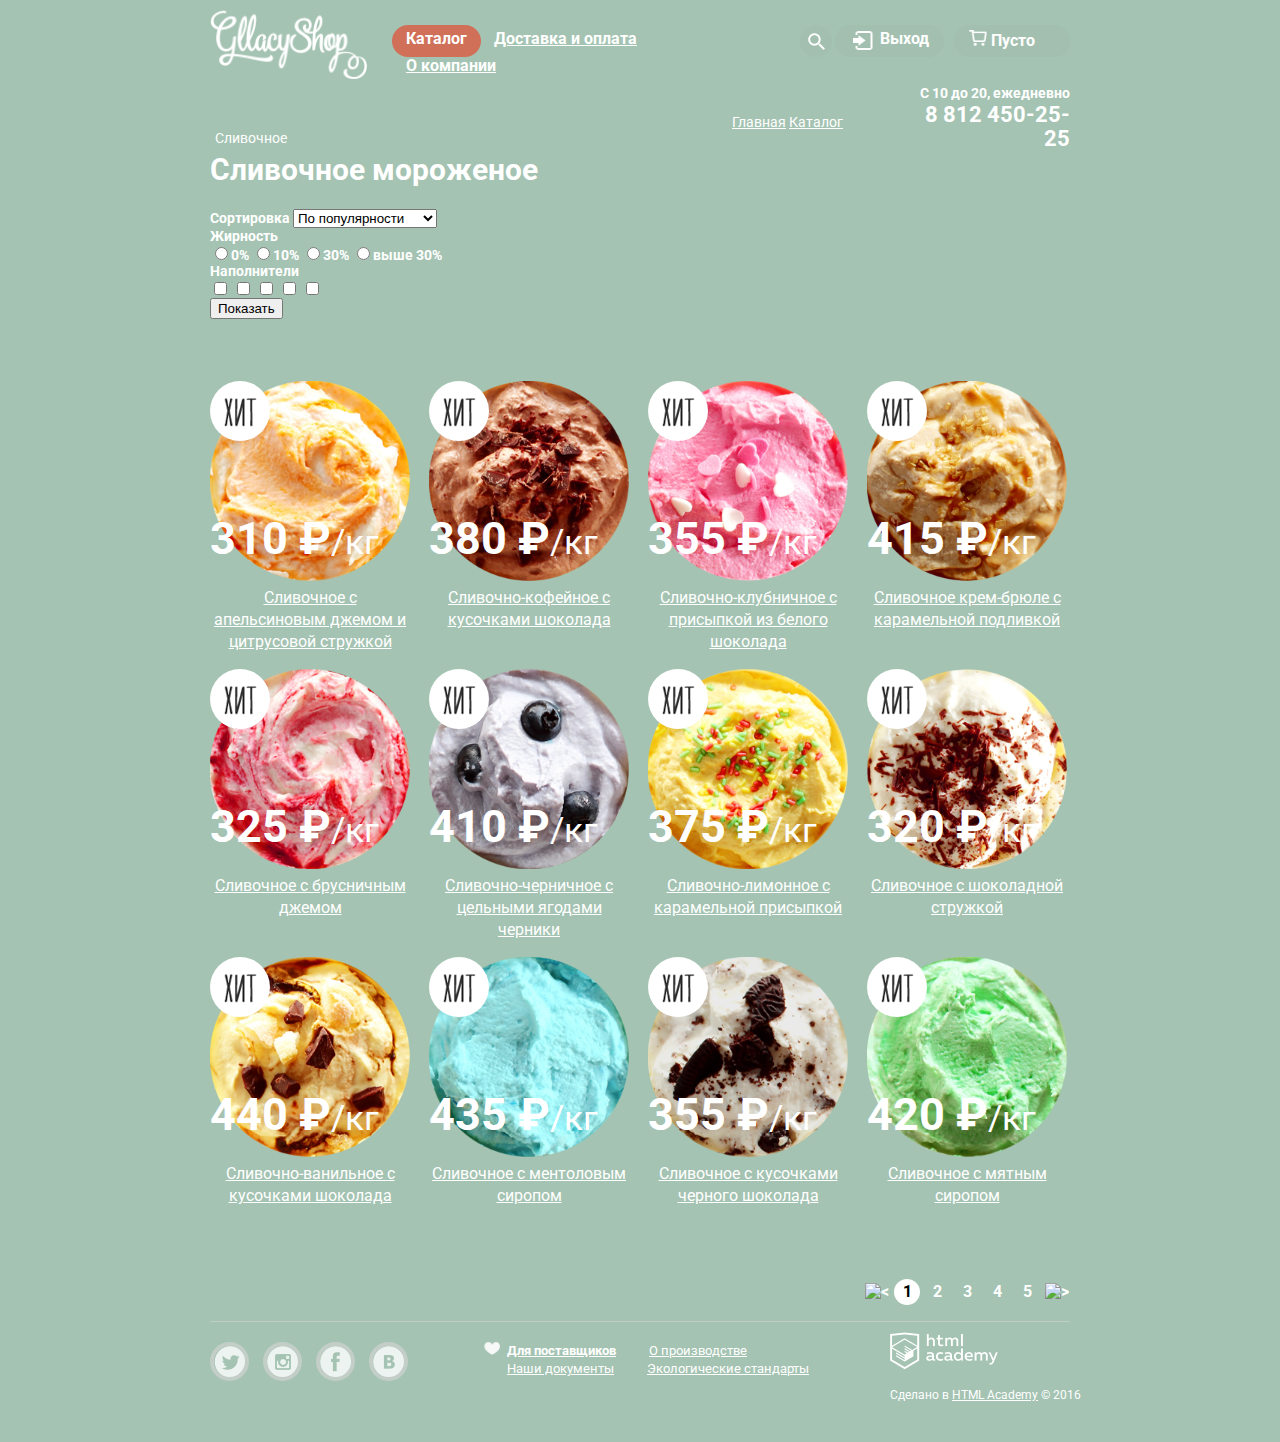
==== commit 7124c7c9: "2" ====
--- a/cataog.html
+++ b/cataog.html
@@ -13,10 +13,10 @@
           <img src="img/Logo.png" class="logo" alt="logo" width="157" height="69">
           <nav class="main_menu">
             <ul>
-              <li>Каталог</li>
-                <ul class="catalog_sub">
+              <li class="active"><a href="#" >Каталог</a></li>
+                <ul class="menu_sub">
                   <li><a href="#">Новинки</a></li>
-                  <li><a href="#">Сливочное</a></li>
+                  <li class="active"><a href="#">Сливочное</a></li>
                   <li><a href="#">Щербеты</a></li>
                   <li><a href="#">Фруктовый лед</a></li>
                   <li><a href="#">Мелорин</a></li>
@@ -28,8 +28,10 @@
           </nav>
           <div class="right_side">
             <div class="search_box">
-            <button class="search" type="button" name="Поиск"></button>
-            <input class="hidden" type="search" >
+            <a href="#" class="search_btn"></a>
+            <div class="search_box_hover">
+              <input class="hidden_search" type="search" placeholder="Что ищем?">
+            </div>
             </div>
             <a href="#" class="basket">
               <img src="img/trolley.png"  class="img_basket" alt="->" width="18" height="16">
@@ -39,8 +41,12 @@
               Выход
             </a>
             <form class="hidden_enter_form">
-              <input type="email" name="mail" autocomplete="on" placeholder="Электронная почта">
-              <input type="password" name="password" placeholder="Пароль">
+              <div class="mail_box">
+                <input type="email" name="mail" autocomplete="on" placeholder="Электронная почта">
+              </div>
+              <div class="password_box">
+                <input type="password" name="password" placeholder="Пароль">
+              </div>
               <button type="submit" name="enter" class="btn">Войти</button>
               <div class="enter_a_box">
                 <a href="#">Забыли пароль?</a>
@@ -60,7 +66,7 @@
           </nav>
         </div>
       </header>
-      <main>
+      <main class="catalog_main">
         <h1 class="catalog_h1">Сливочное мороженое</h1>
         <section class="filter">
           <form>
@@ -90,121 +96,121 @@
             <button type="submit">Показать</button>
           </form>
         </section>
-        <section class="choose_item ">
+        <section class="choose_item item_card">
           <article>
             <div class="card_upper_hover">
               <img src="img/1.png" width="200" height="200" alt="1">
-              <span>310 Р<p>/кг</p></span>
+              <span>310	&#8381<p>/кг</p></span>
               <p>Сливочное с апельсиновым джемом и цитрусовой стружкой</p>
             </div>
             <div class="card_hover ">
               <a href="#" class="btn">Быcтрый просмотр</a>
             </div>
           </article>
-          <article class="item_card">
+          <article>
             <div class="card_upper_hover">
               <img src="img/2.png" width="200" height="200" alt="2">
-              <span>380 Р<p>/кг</p></span>
+              <span>380	&#8381<p>/кг</p></span>
               <p>Сливочно-кофейное с кусочками шоколада</p>
             </div>
             <div class="card_hover ">
               <a href="#" class="btn">Быcтрый просмотр</a>
             </div>
           </article>
-          <article class="item_card">
+          <article>
             <div class="card_upper_hover">
               <img src="img/3.png" width="200" height="200" alt="3">
-              <span>355 Р<p>/кг</p></span>
+              <span>355 &#8381<p>/кг</p></span>
               <p>Сливочно-клубничное с присыпкой из белого шоколада</p>
             </div>
             <div class="card_hover ">
               <a href="#" class="btn">Быcтрый просмотр</a>
             </div>
           </article>
-          <article class="item_card">
+          <article>
             <div class="card_upper_hover">
               <img src="img/4.png" width="200" height="200" alt="4">
-              <span>415 Р<p>/кг</p></span>
+              <span>415	&#8381<p>/кг</p></span>
               <p>Сливочное крем-брюле с карамельной подливкой</p>
             </div>
             <div class="card_hover ">
               <a href="#" class="btn">Быcтрый просмотр</a>
             </div>
           </article>
-          <article class="item_card">
+          <article>
             <div class="card_upper_hover">
               <img src="img/5.png" width="200" height="200" alt="5">
-              <span>325 Р<p>/кг</p></span>
+              <span>325	&#8381<p>/кг</p></span>
               <p>Сливочное с брусничным джемом</p>
             </div>
             <div class="card_hover ">
               <a href="#" class="btn">Быcтрый просмотр</a>
             </div>
           </article>
-          <article class="item_card">
+          <article>
             <div class="card_upper_hover">
               <img src="img/6.png" width="200" height="200" alt="6">
-              <span>410 Р<p>/кг</p></span>
+              <span>410 &#8381<p>/кг</p></span>
               <p>Сливочно-черничное с цельными ягодами черники </p>
             </div>
             <div class="card_hover ">
               <a href="#" class="btn">Быcтрый просмотр</a>
             </div>
           </article>
-          <article class="item_card">
+          <article>
             <div class="card_upper_hover">
               <img src="img/7.png" width="200" height="200" alt="7">
-              <span>375 Р<p>/кг</p></span>
+              <span>375 &#8381<p>/кг</p></span>
               <p>Сливочно-лимонное с карамельной присыпкой</p>
             </div>
             <div class="card_hover ">
               <a href="#" class="btn">Быcтрый просмотр</a>
             </div>
           </article>
-          <article class="item_card">
+          <article>
             <div class="card_upper_hover">
               <img src="img/8.png" width="200" height="200" alt="8">
-              <span>320 Р<p>/кг</p></span>
+              <span>320 &#8381<p>/кг</p></span>
               <p>Сливочное с шоколадной стружкой</p>
             </div>
             <div class="card_hover ">
               <a href="#" class="btn">Быcтрый просмотр</a>
             </div>
           </article>
-          <article class="item_card">
+          <article>
             <div class="card_upper_hover">
               <img src="img/9.png" width="200" height="200" alt="9">
-              <span>440 Р<p>/кг</p></span>
+              <span>440 &#8381<p>/кг</p></span>
               <p>Сливочно-ванильное с кусочками шоколада</p>
             </div>
             <div class="card_hover ">
               <a href="#" class="btn">Быcтрый просмотр</a>
             </div>
           </article>
-          <article class="item_card">
+          <article>
             <div class="card_upper_hover">
               <img src="img/10.png" width="200" height="200" alt="10">
-              <span>435 Р<p>/кг</p></span>
+              <span>435 &#8381<p>/кг</p></span>
               <p>Сливочноe с ментоловым сиропом</p>
             </div>
             <div class="card_hover ">
               <a href="#" class="btn">Быcтрый просмотр</a>
             </div>
           </article>
-          <article class="item_card">
+          <article>
             <div class="card_upper_hover">
               <img src="img/11.png" width="200" height="200" alt="11">
-              <span>355 Р<p>/кг</p></span>
+              <span>355 &#8381<p>/кг</p></span>
               <p>Сливочное с кусочками черного шоколада</p>
             </div>
             <div class="card_hover ">
               <a href="#" class="btn">Быcтрый просмотр</a>
             </div>
           </article>
-          <article class="item_card">
+          <article>
             <div class="card_upper_hover">
               <img src="img/12.png" width="200" height="200" alt="12">
-              <span>420 Р<p>/кг</p></span>
+              <span>420 &#8381<p>/кг</p></span>
               <p>Сливочное с мятным сиропом</p>
             </div>
             <div class="card_hover ">
@@ -226,10 +232,10 @@
       </main>
       <footer class="clearfix">
         <section class="social">
-          <a href="#"><img src="img/Твитер.png" class="tw" alt="Твиттер"></img></a>
-          <a href="#"><img src="img/Инста.png" class="inst" alt="Инстаграм"></img></a>
-          <a href="#"><img src="img/ФБ.png" class="fb" alt="Фейсбук"></img></a>
-          <a href="#"><img src="img/ВК.png" class="vk" alt="Вконтакте"></img></a>
+          <a href="#" class="tw"></a>
+          <a href="#" class="inst"></a>
+          <a href="#" class="fb"></a>
+          <a href="#" class="vk"></a>
         </section>
         <section class="manufacturer">
           <img src="img/HTMLAcademy_logo.png" alt="HTML Academy" width="108" height="38">
--- a/css/style.css
+++ b/css/style.css
@@ -19,6 +19,27 @@
   display: none;
 }
 
+.active {
+  background-color: #d07058;
+}
+
+.menu_sub .active a {
+  padding-bottom: 0;
+}
+
+.menu_sub .active a, .main_menu .active a {
+  text-decoration: none;
+  color: white;
+}
+
+.menu_sub .active {
+  border-radius: 0;
+}
+
+ .menu_sub .active a:hover, .main_menu .active:hover{
+  background-color: #d07058;
+}
+
 .btn {
   box-shadow: 0 3px 3px -1px  #a23324;
 }
@@ -29,7 +50,7 @@
 
 .btn:hover {
   /*REVIEW почему это свойство не срабатывает на всех элементах с классом btn?*/
-  background: #f07a63;
+  background: #f48568;
 }
 
 .main_container {
@@ -68,6 +89,7 @@
   height: 32px;
   vertical-align: middle;
   box-sizing: border-box;
+  border-radius: 20px;
 }
 
 .main_menu li:nth-of-type(n+1) {
@@ -75,7 +97,7 @@
 }
 
 .main_menu  li:hover {
-  border-radius: 20px;
+
   text-decoration: none;
   background: #f7f6f3;
   color: black;
@@ -85,16 +107,22 @@
   text-decoration: none;
 }
 
+.main_menu  li:active {
+  box-shadow: inset 0 2px 4px #696969;
+}
+
 .menu_sub {
   display: none;
   position: absolute;
-  left: -20px;
+  left: -7px;
+  top: 52px;
   min-height: 171px;
   width: 142px;
   border-radius: 7px;
   margin: 0;
   padding: 0;
   background-color: white;
+  z-index: 10;
 }
 
 .main_menu > li:hover .menu_sub {
@@ -106,11 +134,13 @@
   margin: 0;
   padding: 0;
   box-sizing: border-box;
-}
-
- .menu_sub li:first-of-type {
-   /*review ----------------------------------------------------почему этот элемент не выделяется жирным?*/
+  width: 100%;
+}
+
+ .menu_sub li:first-of-type a {
+   /*review ----------------------------------------------------как укоротить линию подчеркивания?*/
   font-weight: bold;
+  border-bottom: 1px solid #d1d0ce;
 }
 
   .menu_sub li a {
@@ -123,7 +153,6 @@
   text-align: left;
   display: block;
   color: black;
-  width: 140px;
   min-height: 32px;
   font-size: 14px;
   line-height: 16px;
@@ -131,6 +160,10 @@
 
 .menu_sub  a:hover {
   background-color: #fbded7;
+}
+
+.menu_sub  a:active {
+  background-color: #f6b5a5;
 }
 
 .main_menu > ul {
@@ -225,7 +258,56 @@
   padding-left: 15px;
   border-radius: 7px;
   border: 1px solid #999999;
+  /*margin-bottom: 20px;*/
+}
+
+.hidden_enter_form .mail_box::before {
+  display: none;
+  top: -14px;
+  position: absolute;
+  content: "Электронная почта";
+  margin-left: 16px;
+  font-size: 11px;
+  line-height: 13px;
+  color: #5b9ddf;
+  position: absolute;
+}
+
+.mail_box {
+  position: relative;
+  /*margin-top: -16px;*/
+}
+
+.password_box {
+  position:relative;
+  padding-top: 20px;
   margin-bottom: 20px;
+}
+
+.hidden_enter_form .password_box::before {
+  display: none;
+  top: 5px;
+  position: absolute;
+  content: "Пароль";
+  margin-left: 16px;
+  font-size: 11px;
+  line-height: 13px;
+  color: #5b9ddf;
+}
+
+.hidden_enter_form input:hover {
+  border: 2px solid #c7c6c5;
+}
+
+.hidden_enter_form input:focus {
+  border: 2px solid #8fbdec;
+  border-radius: 7px;
+  outline: none;
+}
+
+.hidden_enter_form input:focus .password_box::before, .hidden_enter_form input:focus .mail_box::before {
+  /*review -----------------------------------------------------------------------почему не появляется при нажатии?*/
+  display: inline;
 }
 
 .hidden_enter_form button {
@@ -428,22 +510,31 @@
 
 .container > article:first-child {
   float: left;
-  background: white url("../img/raspberry.png") no-repeat;
+  background-image: url("../img/raspberry.png") ;
+  background-repeat: no-repeat;
+  background-size: 100%;
+  background-image: blue;
+
 }
 
 .container > article:nth-child(2){
-  background: white url("../img/chocolate.png") no-repeat;
+  background: url("../img/chocolate.png");
+  background-repeat: no-repeat;
+  background-size: 100%;
+  background-image: blue;
 }
 
 .item_card article {
+  display: inline-block;
+  vertical-align: top;
   position: relative;
   width: 200px;
   min-height: 135px;
-  float: left;
-  margin-right: 20px;
+  margin-right: 15px;
   font-size: 16px;
   line-height: 22px;
   text-align: center;
+  box-sizing: border-box;
 }
 
 .item_card {
@@ -458,6 +549,8 @@
   height: 60px;
   border-radius: 50%;
   background: white url("../img/hit.png") no-repeat;
+  top: 0;
+  left: 0;
 }
 
 .item_card article:last-child {
@@ -521,10 +614,16 @@
 }
 
 .item_card:hover .card_upper_hover{
-  text-decoration: none;
-  /*review -------------------------------------------------------------почему подчеркивание остается?*/
   position: relative;
   z-index: 5;
+}
+
+.item_card article:hover .card_upper_hover p {
+  text-decoration: none;
+}
+
+.item_card:hover article::before {
+  z-index: 6;
 }
 
 .advantages {
@@ -676,6 +775,109 @@
   margin: 0 -20px;
 }
 
+.feedback {
+  display:none;
+  width: 477px;
+  height: 442px;
+  background-color: #f8f7f4;
+  border-radius: 7px;
+  padding: 18px 25px;
+  box-sizing: border-box;
+}
+
+.feedback h3 {
+  color: black;
+  font-size: 24px;
+  line-height: 28px;
+  margin: 0 0 23px;
+}
+
+.feedback input {
+  width: 268px;
+  height: 44px;
+  border-radius: 7px;
+  margin-bottom: 20px;
+  padding-left: 14px;
+  box-sizing: border-box;
+  outline: none;
+}
+
+.feedback textarea {
+  padding: 13px 14px;
+  border-radius: 7px;
+  width: 429px;
+  height: 155px;
+  box-sizing: border-box;
+  margin-bottom: 25px;
+}
+
+.feedback .btn {
+  display: block;
+  width: 140px;
+  background-color: #ed5b3d;
+  min-height: 45px;
+  margin-left: 291px;
+  margin-bottom: 25px;
+  margin-top: -5px;
+  border-radius: 20px;
+  text-align: center;
+  vertical-align: bottom;
+  padding: 7px 23px;
+  box-sizing: border-box;
+  color: white;
+  font-size: 18px;
+  line-height: 24px;
+  font-weight: bold;
+  border: 0;
+  outline: none;
+}
+
+.your_name {
+  position: relative;
+}
+
+.your_name::before {
+  display: none;
+  position: absolute;
+  top: -14px;
+  position: absolute;
+  content: "Как вас зовут?";
+  margin-left: 16px;
+  font-size: 11px;
+  line-height: 13px;
+  color: #5b9ddf;
+}
+
+.your_mail {
+  position:relative;
+  padding-top: 20px;
+  margin-bottom: 20px;
+}
+
+.your_mail::before {
+  display: none;
+  position: absolute;
+  top: 0;
+  position: absolute;
+  content: "Ваша почта для ответа?";
+  margin-left: 16px;
+  font-size: 11px;
+  line-height: 13px;
+  color: #5b9ddf;
+}
+
+.your_mail input:focus .your_mail::before{
+  display: block;
+}
+/*review ----------------------------------почему не появляются при нажатии на область?*/
+.your_name input:focus .your_name::before{
+  display: block;
+}
+
+.feedback_btn:active  .feedback{
+  display: block;
+}
+
 footer {
   margin: 0 auto;
   padding: 20px;
@@ -689,6 +891,41 @@
   width: 200px;
   margin-right:20px;
   float: left;
+  min-height: 32px;
+  margin-left: -20px;
+}
+
+.social a {
+  display: inline-block;
+  border: 4px solid #c2cec7;
+  border-radius: 50%;
+  width: 39px;
+  height: 39px;
+  box-sizing: border-box;
+  margin-right: 10px;
+}
+
+.social a:last-of-type {
+  margin-right: 0;
+}
+
+.social a:hover {
+ background: white;
+}
+.vk {
+  background:  url("../img/ВК.png") no-repeat;
+}
+
+.fb {
+  background:  url("../img/ФБ.png") no-repeat;
+}
+
+.inst {
+  background:  url("../img/Инста.png") no-repeat;
+}
+
+.tw {
+  background:  url("../img/Твитер.png") no-repeat;
 }
 
 .center_footer {
@@ -788,12 +1025,10 @@
   margin-left: 0;
   font-size: 16px;
   line-height: 22px;
-  text-decoration: underline;
   font-weight: normal;
   text-align: center;
   width: 200px;
   min-height: 135px;
-  /*background-color: rgba(0,200,0, 0.3);*/
 }
 
 .choose_item article:nth-of-type(4n) {
@@ -826,7 +1061,15 @@
   background: rgba(255,255,255, 0.3);
 }
 
+.page_nav li:nth-of-type(2):hover {
+  background: white;
+}
+
 .page_nav a {
   color: inherit;
   text-decoration: none;
 }
+
+.catalog_main {
+  border-bottom: 1px solid #c2cec7;
+}
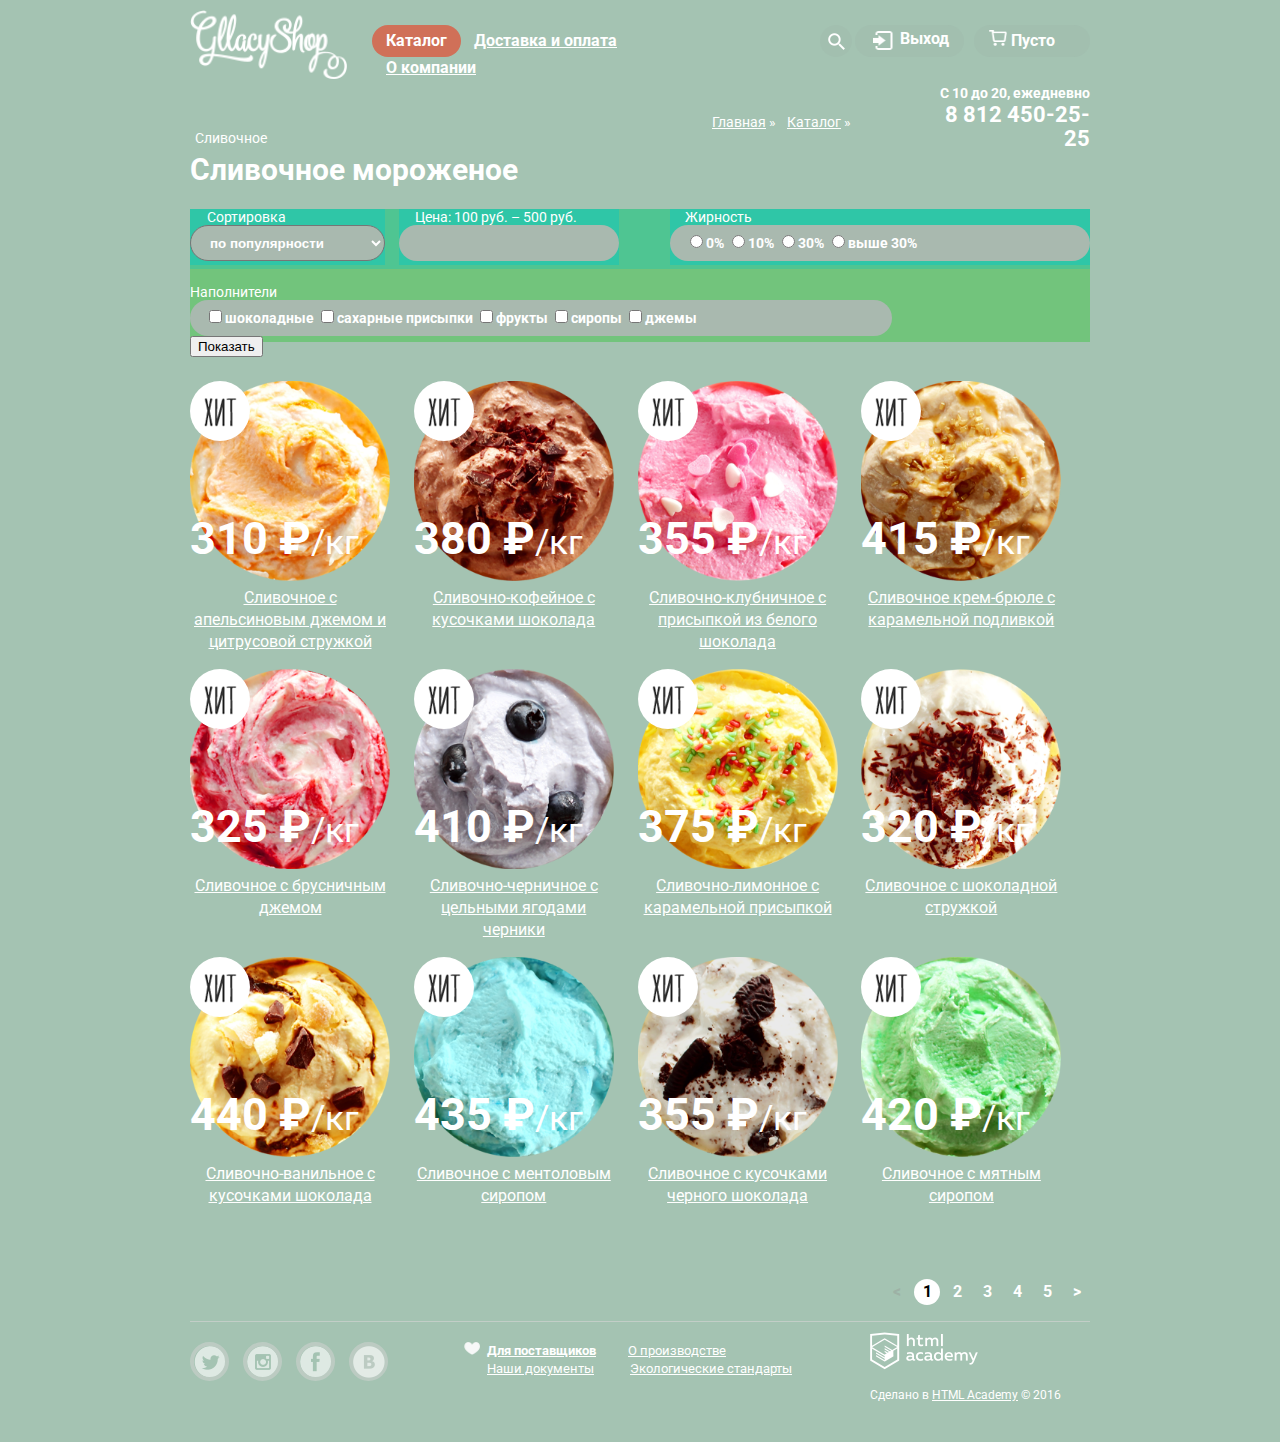
==== commit 51900e6b: "Сохранение перед версткой слайдера" ====
--- a/cataog.html
+++ b/cataog.html
@@ -59,8 +59,8 @@
           <p><span>С 10 до 20, ежедневно</span><br> 8 812 450-25-25</p>
           <nav class="sub_menu">
             <ul>
-              <li><a href="/index.html">Главная</a></li>
-              <li><a href="#">Каталог</a></li>
+              <li><a href="index.html">Главная</a> &#187; </li>
+              <li><a href="#">Каталог</a> &#187; </li>
               <li>Сливочное</li>
             </ul>
           </nav>
@@ -70,30 +70,41 @@
         <h1 class="catalog_h1">Сливочное мороженое</h1>
         <section class="filter">
           <form>
-            <label for="sort">Сортировка</label>
-            <select id="sort">
-              <option id="popularity">По популярности</option>
-              <option id="f_cheep">Сначала недорогие</option>
-              <option id="f_expensive">Сначала дорогие</option>
-              <option id="fatty">по жирности</option>
-            </select>
-            <div class="price"></div>
-            <span class="for_fat_choose">Жирность</span>
-            <div class="fat_choose">
-            <input type="radio" name="fat" id="zero"><label for="zero">0%</label>
-            <input type="radio" name="fat" id="ten"><label for="ten">10%</label>
-            <input type="radio" name="fat" id="thirty"><label for="thirty">30%</label>
-            <input type="radio" name="fat" id="thirty_up"><label for="thirty_up">выше 30%</label>
-            </div>
-            <span class="for_inner">Наполнители</span>
-            <div class="inner">
-              <input type="checkbox" id="ch_1"><label for="ch_1"></label>
-              <input type="checkbox" id="ch_2"><label for="ch_2"></label>
-              <input type="checkbox" id="ch_3"><label for="ch_3"></label>
-              <input type="checkbox" id="ch_4"><label for="ch_4"></label>
-              <input type="checkbox" id="ch_5"><label for="ch_5"></label>
-            </div>
-            <button type="submit">Показать</button>
+            <div class="top_filter clearfix">
+              <div class="sort">
+                <label for="sort">Сортировка</label>
+                <select id="sort">
+                  <option id="popularity">по популярности</option>
+                  <option id="f_cheep">Сначала недорогие</option>
+                  <option id="f_expensive">Сначала дорогие</option>
+                  <option id="fatty">по жирности</option>
+                </select>
+              </div>
+              <div class="price">
+                <span>Цена: 100 руб. – 500 руб.</span>
+                <div class="price_range"></div>
+              </div>
+              <div class="fat_choose">
+                <span class="for_fat_choose">Жирность</span>
+                <div class="fat_radio_box">
+                  <input type="radio" name="fat" id="zero"><label for="zero">0%</label>
+                  <input type="radio" name="fat" id="ten"><label for="ten">10%</label>
+                  <input type="radio" name="fat" id="thirty"><label for="thirty">30%</label>
+                  <input type="radio" name="fat" id="thirty_up"><label for="thirty_up">выше 30%</label>
+                </div>
+              </div>
+            </div>
+            <div class="low_filter">
+              <span class="for_inner">Наполнители</span>
+              <div class="inner">
+                <input type="checkbox" id="ch_1"><label for="ch_1">шоколадные</label>
+                <input type="checkbox" id="ch_2"><label for="ch_2">сахарные присыпки</label>
+                <input type="checkbox" id="ch_3"><label for="ch_3">фрукты</label>
+                <input type="checkbox" id="ch_4"><label for="ch_4">сиропы</label>
+                <input type="checkbox" id="ch_5"><label for="ch_5">джемы</label>
+              </div>
+              <button type="submit">Показать</button>
+            </div>
           </form>
         </section>
         <section class="choose_item item_card">
@@ -220,13 +231,13 @@
         </section>
         <nav class="page_nav clearfix">
           <ul>
-            <li><img src="#" class="priv" alt="<"  width="9" height="14"></li>
+            <li> &#60;</li>
             <li>1</li>
             <li><a href="#">2</a></li>
             <li><a href="#">3</a></li>
             <li><a href="#">4</a></li>
             <li><a href="#">5</a></li>
-            <li><a href="#" class="next_page"><img src="#" class="next" alt=">"  width="9" height="14"></a></li>
+            <li><a href="#" class="next_page"> &#62; </a></li>
           </ul>
         </nav>
       </main>
--- a/css/style.css
+++ b/css/style.css
@@ -23,6 +23,10 @@
   background-color: #d07058;
 }
 
+.selected {
+  background-color: white;
+}
+
 .menu_sub .active a {
   padding-bottom: 0;
 }
@@ -49,14 +53,14 @@
 }
 
 .btn:hover {
-  /*REVIEW почему это свойство не срабатывает на всех элементах с классом btn?*/
   background: #f48568;
 }
 
 .main_container {
-  width: 860px;
+  width: 900px;
   margin: 0 auto;
-  padding: 0 20px;
+  padding: 0 2.3%;
+  /*box-sizing: border-box;*/
 }
 
 header {
@@ -84,7 +88,8 @@
 }
 
 .main_menu li {
-  padding: 5px 14px 0;
+  position: relative;
+  padding: 7px 14px 0;
   margin-top: -5px;
   height: 32px;
   vertical-align: middle;
@@ -92,12 +97,19 @@
   border-radius: 20px;
 }
 
+.main_menu_1::before {
+  content: "";
+  position: absolute;
+  display: none;
+  width: 100px;
+  height: 50px;
+}
+
 .main_menu li:nth-of-type(n+1) {
   margin-left: -5px;
 }
 
 .main_menu  li:hover {
-
   text-decoration: none;
   background: #f7f6f3;
   color: black;
@@ -115,7 +127,7 @@
   display: none;
   position: absolute;
   left: -7px;
-  top: 52px;
+  top: 40px;
   min-height: 171px;
   width: 142px;
   border-radius: 7px;
@@ -125,8 +137,11 @@
   z-index: 10;
 }
 
-.main_menu > li:hover .menu_sub {
-  /*review ----------------------------------------------------почему не работает это свойство для выплывающего меню?*/
+.main_menu ul > li:hover .menu_sub {
+  display: block;
+}
+
+.main_menu ul > li:hover::before {
   display: block;
 }
 
@@ -138,7 +153,6 @@
 }
 
  .menu_sub li:first-of-type a {
-   /*review ----------------------------------------------------как укоротить линию подчеркивания?*/
   font-weight: bold;
   border-bottom: 1px solid #d1d0ce;
 }
@@ -203,11 +217,52 @@
   border-radius: 7px;
 }
 
+.search_btn::before {
+  content: "";
+  position: absolute;
+  width: 35px;
+  display: none;
+  height: 50px;
+}
+
 .hidden_search {
   height: 44px;
   width: 310px;
   border-radius: 7px;
   padding-left: 15px;
+}
+
+.right_side .search_btn {
+  width: 32px;
+  background: rgba(157,177,165, 0.2) url("../img/Lupa.png") no-repeat center center;
+  border-radius: 50%;
+  box-shadow: none;
+  border: 0;
+  padding: 0;
+  position: relative;
+  z-index: 1;
+}
+
+.search_btn:hover {
+  background: #f8f7f4 url("../img/BlackLupa.png") no-repeat center center;
+}
+
+.search_btn:hover + .search_box_hover{
+  display: block;
+}
+
+.search_btn:hover::before {
+  display: block;
+}
+
+.search_box_hover:hover {
+  display: block;
+}
+
+.search_box {
+  margin:0;
+  display: inline-block;
+  position: relative;
 }
 
 .right_side a{
@@ -240,6 +295,15 @@
   background: url("../img/Enter.png") no-repeat center center;
 }
 
+.enter::after {
+  content: "";
+  position: absolute;
+  width: 95px;
+  display: none;
+  height: 50px;
+  left: 10px;
+}
+
 .hidden_enter_form {
   display: none;
   position: absolute;
@@ -258,7 +322,6 @@
   padding-left: 15px;
   border-radius: 7px;
   border: 1px solid #999999;
-  /*margin-bottom: 20px;*/
 }
 
 .hidden_enter_form .mail_box::before {
@@ -275,7 +338,6 @@
 
 .mail_box {
   position: relative;
-  /*margin-top: -16px;*/
 }
 
 .password_box {
@@ -306,7 +368,7 @@
 }
 
 .hidden_enter_form input:focus .password_box::before, .hidden_enter_form input:focus .mail_box::before {
-  /*review -----------------------------------------------------------------------почему не появляется при нажатии?*/
+  /*review ---почему не появляется при нажатии?*/
   display: inline;
 }
 
@@ -333,6 +395,11 @@
   line-height: 16px;
   font-weight: normal;
 }
+
+.hidden_enter_form:hover {
+  display: block;
+}
+
 .enter_a_box {
   width: 120px;
   height: 40px;
@@ -340,7 +407,11 @@
   margin-top: 5px;
 }
 
-.enter:hover .hidden_enter_form {
+.enter:hover + .hidden_enter_form {
+  display: block;
+}
+
+.enter:hover::after {
   display: block;
 }
 
@@ -349,36 +420,8 @@
   color: black;
   }
 
-.enter:hover .enter::before {
+.right_side .enter:hover::before {
   background: url("../img/enter_black.png") no-repeat center center;
-/*REVIEW -------------------------------------------------------------почеу этот элемент не работает?*/
-}
-
-.right_side .search_btn {
-  width: 32px;
-  background: rgba(157,177,165, 0.2) url("../img/Лупа.png") no-repeat center center;
-  border-radius: 50%;
-  box-shadow: none;
-  border: 0;
-  padding: 0;
-}
-
-.search_btn:hover {
-  background-color: #f8f7f4;
-}
-
-.search_btn:hover .search_btn::before {
-  background: url("../img/ЛупаЧерная.png") no-repeat center center;
-}
-.search_btn:hover .search_box_hover{
-    /*review ----------------------------------------------------почему не работает это свойство для выплывающего меню?*/
-  display: block;
-}
-
-.search_box {
-  margin:0;
-  display: inline-block;
-  position: relative;
 }
 
 .header_low {
@@ -402,6 +445,18 @@
 .with_ice-cream {
   position: relative;
   margin: 0 auto;
+}
+
+.with_ice-cream::before {
+  position: absolute;
+  content: "";
+  width: 100%;
+  height: 900px;
+  /*border-radius: 60%;*/
+  top: -427px;
+  left: 0;
+  z-index: -1;
+  background: url("../img/light.png") center center;
 }
 
 .with_ice-cream img {
@@ -457,13 +512,17 @@
   background: #b2c1b7;
 }
 
+.background_slider .selected:hover {
+  background: white;
+}
+
 .container {
   clear: both;
   margin-bottom: 40px;
 }
 
 .banner {
-  width: 420px;
+  width: 48.85%;
   border-radius: 15px;
   min-height: 230px;
   margin-bottom: 25px;
@@ -476,7 +535,7 @@
 }
 
 .banner_left{
-  margin-right: 20px;
+  margin-right: 2.2%;
 }
 
 .banner h2 {
@@ -489,26 +548,24 @@
   line-height: 22px;
 }
 
-.banner .btn {
+
+.btn_banner {
   display: inline-block;
-  position: relative;
-  padding: 7px 25px;
-  box-sizing: border-box;
-  color: white;
-  text-decoration: none;
-  left: 200px;
-  height: 45px;
-  margin-right: 0;
-  border-radius: 35px;
-  text-align: center;
-  vertical-align: bottom;
   background-color: #ed5b3d;
   font-size: 18px;
   line-height: 24px;
-
-}
-
-.container > article:first-child {
+  text-align: center;
+  position: relative;
+  padding: 10px 25px;
+  box-sizing: border-box;
+  color: white;
+  text-decoration: none;
+  left: 200px;
+  height: 45px;
+  border-radius: 35px;
+}
+
+.banner_box_top > article:first-child {
   float: left;
   background-image: url("../img/raspberry.png") ;
   background-repeat: no-repeat;
@@ -517,7 +574,7 @@
 
 }
 
-.container > article:nth-child(2){
+.banner_box_top > article:nth-child(2){
   background: url("../img/chocolate.png");
   background-repeat: no-repeat;
   background-size: 100%;
@@ -530,7 +587,7 @@
   position: relative;
   width: 200px;
   min-height: 135px;
-  margin-right: 15px;
+  margin-right: 2.2%;
   font-size: 16px;
   line-height: 22px;
   text-align: center;
@@ -679,19 +736,63 @@
   float: right;
 }
 
-.banner .banner_left .10_ways {
-  width: 20px;
-  background: white;
-}
-
-.map_block {
-  position: relative;
+.ten_ways {
+  background: #f8f7f4 url("../img/banner_d_l.jpg") ;
+  color: #5a5a5a;
+}
+
+.ten_ways h4 {
+  font-size: 16px;
+  line-height: 22px;
+}
+
+.ten_ways p {
+  font-size: 24px;
+  line-height: 30px;
+}
+
+.delivery {
+  float: left;
+  padding: 25px;
+  background: url("../img/banner_d_r.png") #f8f7f4;
+  color: #8e8e8d;
+}
+
+.delivery p {
+  font-size: 16px;
+  line-height: 22px;
+  font-weight: normal;
+}
+
+.delivery input {
+  width: 228px;
+  min-height: 42px;
+  border-radius: 4px;
+}
+
+.delivery .btn_last {
+  width: 129px;
+  padding-left: 10px;
+  border: none;
+  left: 10px;
+  color: white;
+  border-radius: 20px;
+  background-color: #ea5139;
+  height: 42px;
+  font-size: 18px;
+  line-height: 24px;
+  font-weight: bold;
+}
+
+.btn_last:hover {
+  background-color: #f48568;
+  outline: none;
 }
 
 .connect_us {
   position: absolute;
   color: black;
-  top: 60px;
+  top: 57px;
   right: 0;
   width: 300px;
   min-height: 300px;
@@ -699,47 +800,7 @@
   padding: 25px;
   box-sizing: border-box;
   border-radius: 15px;
-}
-
-.text_conteiner {
-  width:227px;
-}
-
-.delivery {
-  float: left;
-  padding: 25px;
-  background:url("../img/banner_back.png") #f8f7f4;
-
-  color: #8e8e8d;
-}
-
-.delivery p {
-  font-size: 16px;
-  line-height: 22px;
-  font-weight: normal;
-}
-
-.delivery input {
-  width: 228px;
-  min-height: 42px;
-  border-radius: 4px;
-}
-
-.delivery .btn_last {
-  width: 129px;
-  padding-left: 18px;
-  border: none;
-  left: 10px;
-}
-
-.10_ways h4 {
-  font-size: 16px;
-  line-height: 22px;
-}
-
-.10_ways p {
-  font-size: 24px;
-  line-height: 30px;
+  margin-right: 2.3%;
 }
 
 .connect_us a{
@@ -761,6 +822,7 @@
   line-height: 20px;
   font-weight: normal;
   margin-bottom: 7px;
+  margin-top: 0;
 }
 
 .connect_us .address{
@@ -770,12 +832,18 @@
 }
 
 .map {
-  min-width: 900px;
-  max-width: 1200px;
-  margin: 0 -20px;
-}
-
-.feedback {
+  width: 900px;
+  /*margin: 0 -20px;*/
+}
+.map_block {
+  position: relative;
+}
+
+.text_conteiner {
+  width:227px;
+}
+
+.heeden_feedback {
   display:none;
   width: 477px;
   height: 442px;
@@ -785,14 +853,14 @@
   box-sizing: border-box;
 }
 
-.feedback h3 {
+.heeden_feedback h3 {
   color: black;
   font-size: 24px;
   line-height: 28px;
   margin: 0 0 23px;
 }
 
-.feedback input {
+.heeden_feedback input {
   width: 268px;
   height: 44px;
   border-radius: 7px;
@@ -802,7 +870,7 @@
   outline: none;
 }
 
-.feedback textarea {
+.heeden_feedback textarea {
   padding: 13px 14px;
   border-radius: 7px;
   width: 429px;
@@ -811,7 +879,7 @@
   margin-bottom: 25px;
 }
 
-.feedback .btn {
+.heeden_feedback .btn {
   display: block;
   width: 140px;
   background-color: #ed5b3d;
@@ -874,7 +942,7 @@
   display: block;
 }
 
-.feedback_btn:active  .feedback{
+.feedback_btn:hover  .heeden_feedback{
   display: block;
 }
 
@@ -903,6 +971,7 @@
   height: 39px;
   box-sizing: border-box;
   margin-right: 10px;
+  opacity: 0.8;
 }
 
 .social a:last-of-type {
@@ -910,9 +979,23 @@
 }
 
 .social a:hover {
- background: white;
-}
+ opacity: 1;
+}
+
+.social a::before {
+  content: "";
+  display: block;
+  width:35px;
+  height:35px;
+}
+
 .vk {
+  background: #c2cec7;
+}
+
+.vk::before {
+  content: "";
+  display: block;
   background:  url("../img/ВК.png") no-repeat;
 }
 
@@ -943,7 +1026,11 @@
 }
 
 .center_footer a:nth-of-type(2n-1){
-  margin-right: 30px;
+  margin-right: 29px;
+}
+
+.center_footer a:nth-of-type(3){
+  margin-right: 33px;
 }
 
 .center_footer a:first-of-type {
@@ -990,6 +1077,12 @@
   font-weight: normal;
 }
 
+.sub_menu li {
+  /*wdith: 70px;*/
+  box-sizing: border-box;
+  margin-right: 8px;
+}
+
 .sub_menu a {
   color: inherit;
 }
@@ -1010,18 +1103,114 @@
 }
 
 .filter {
+  height: 133px;
   font-size: 14px;
   line-height: 16px;
   display: block;
-  min-height: 133px;
   margin-bottom: 39px;
+  background-color: rgba(0,200,0,0.3);
+  font-size: 14px;
+  line-height: 16px;
+  font-weight: normal;
+}
+
+.top_filter {
+  height: 60px;
+  width: 100%;
+  margin-bottom: 15px;
+  background-color: rgba(0,200,200,0.3);
+}
+
+.sort {
+  width: 195px;
+  height: 56px;
+  background-color: rgba(0,200,200,0.4);
+  float: left;
+  margin-right: 14px;
+}
+
+.sort label {
+  margin-left: 17px;
+  margin-bottom: 7px;
+}
+
+.sort select {
+  width: 100%;
+  height: 36px;
+  background-color: #a9b9af;
+  color: white;
+  border-radius: 20px;
+  font-weight: bold;
+  padding-left: 15px;
+  box-sizing: border-box;
+}
+
+.price {
+  float: left;
+  width: 220px;
+  height: 56px;
+  background-color: rgba(0,200,200,0.4);
+  margin-right: 10px;
+  box-sizing: border-box;
+}
+
+.price span {
+  margin-left: 16px;
+  margin-bottom: 7px;
+  color: white;
+}
+
+.price_range {
+  box-sizing: border-box;
+  width: 220px;
+  height: 36px;
+  background-color: #a9b9af;
+  color: white;
+  border-radius: 20px;
+  font-weight: bold;
+  padding-left: 15px;
+}
+
+.fat_choose {
+  width: 420px;
+  height: 56px;
+  background-color: rgba(0,200,200,0.4);
+  float: right;
+}
+
+.for_fat_choose {
+  margin-left: 15px;
+}
+
+.fat_radio_box {
+  widht: 418px;
+  height: 36px;
+  background-color: #a9b9af;
+  color: white;
+  border-radius: 20px;
+  font-weight: bold;
+  padding-left: 15px;
+  box-sizing: border-box;
+  padding-top: 7px;
+}
+
+.inner {
+  width: 702px;
+  height: 36px;
+  background-color: #a9b9af;
+  color: white;
+  border-radius: 20px;
+  font-weight: bold;
+  padding-left: 15px;
+  box-sizing: border-box;
+  padding-top: 7px;
 }
 
 .choose_item article {
   position: relative;
   display: inline-block;
   vertical-align: top;
-  margin-right: 15px;
+  margin-right: 2.2%;
   margin-left: 0;
   font-size: 16px;
   line-height: 22px;
@@ -1029,6 +1218,11 @@
   text-align: center;
   width: 200px;
   min-height: 135px;
+  z-index: 0;
+}
+
+.choose_item article:hover {
+  z-index: 2;
 }
 
 .choose_item article:nth-of-type(4n) {
@@ -1065,6 +1259,13 @@
   background: white;
 }
 
+.page_nav li:nth-of-type(1) {
+  color: #9db1a5;
+}
+
+.page_nav li:nth-of-type(1):hover {
+  background: none;
+}
 .page_nav a {
   color: inherit;
   text-decoration: none;
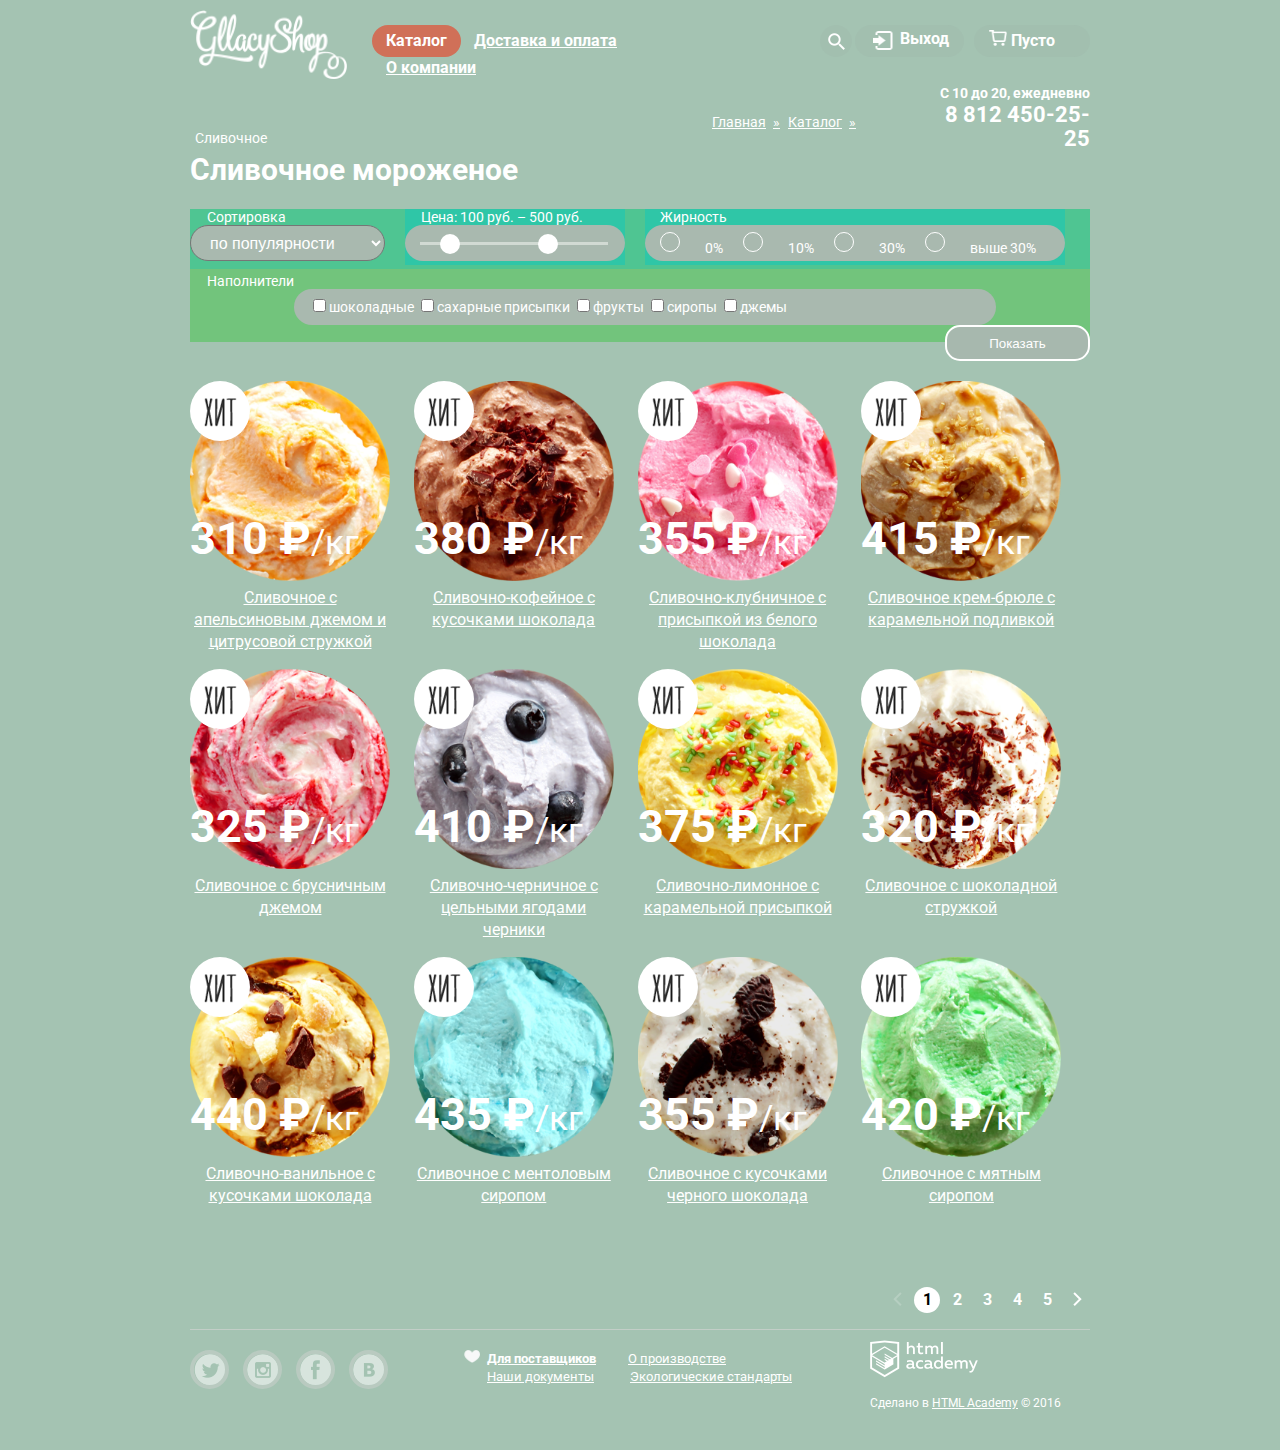
==== commit fce36230: "4 вопроса" ====
--- a/cataog.html
+++ b/cataog.html
@@ -7,259 +7,266 @@
     <link href="https://fonts.googleapis.com/css?family=Roboto:400,700" rel="stylesheet">
   </head>
   <body>
-    <div class="main_container">
-      <header class="clearfix catalog">
-        <div class="header_hight">
-          <img src="img/Logo.png" class="logo" alt="logo" width="157" height="69">
-          <nav class="main_menu">
-            <ul>
-              <li class="active"><a href="#" >Каталог</a></li>
-                <ul class="menu_sub">
-                  <li><a href="#">Новинки</a></li>
-                  <li class="active"><a href="#">Сливочное</a></li>
-                  <li><a href="#">Щербеты</a></li>
-                  <li><a href="#">Фруктовый лед</a></li>
-                  <li><a href="#">Мелорин</a></li>
+    <div class="site_wrapper_catalog">
+      <!-- <div class="content_wrapper"> -->
+        <div class="main_container">
+          <header class="clearfix catalog">
+            <div class="header_hight">
+              <img src="img/Logo.png" class="logo" alt="logo" width="157" height="69">
+              <nav class="main_menu">
+                <ul>
+                  <li class="main_menu_1 active"><a href="#">Каталог</a>
+                    <ul class="menu_sub" >
+                      <li><a href="#">Новинки</a></li>
+                      <li class="active"><a>Сливочное</a></li>
+                      <li><a href="#">Щербеты</a></li>
+                      <li><a href="#">Фруктовый лед</a></li>
+                      <li><a href="#">Мелорин</a></li>
+                    </ul>
+                  </li>
+                  <li><a href="#">Доставка и оплата</a></li>
+                  <li><a href="#">О компании</a></li>
                 </ul>
-              </li>
-              <li><a href="#">Доставка и оплата</a></li>
-              <li><a href="#">О компании</a></li>
-            </ul>
-          </nav>
-          <div class="right_side">
-            <div class="search_box">
-            <a href="#" class="search_btn"></a>
-            <div class="search_box_hover">
-              <input class="hidden_search" type="search" placeholder="Что ищем?">
-            </div>
-            </div>
-            <a href="#" class="basket">
-              <img src="img/trolley.png"  class="img_basket" alt="->" width="18" height="16">
-              Пусто
-            </a>
-            <a href="#" class="enter">
-              Выход
-            </a>
-            <form class="hidden_enter_form">
-              <div class="mail_box">
-                <input type="email" name="mail" autocomplete="on" placeholder="Электронная почта">
-              </div>
-              <div class="password_box">
-                <input type="password" name="password" placeholder="Пароль">
-              </div>
-              <button type="submit" name="enter" class="btn">Войти</button>
-              <div class="enter_a_box">
-                <a href="#">Забыли пароль?</a>
-                <a href="#">Новая регистрация</a>
-              </div>
-            </form>
-          </div>
-        </div>
-        <div class="header_low ">
-          <p><span>С 10 до 20, ежедневно</span><br> 8 812 450-25-25</p>
-          <nav class="sub_menu">
-            <ul>
-              <li><a href="index.html">Главная</a> &#187; </li>
-              <li><a href="#">Каталог</a> &#187; </li>
-              <li>Сливочное</li>
-            </ul>
-          </nav>
-        </div>
-      </header>
-      <main class="catalog_main">
-        <h1 class="catalog_h1">Сливочное мороженое</h1>
-        <section class="filter">
-          <form>
-            <div class="top_filter clearfix">
-              <div class="sort">
-                <label for="sort">Сортировка</label>
-                <select id="sort">
-                  <option id="popularity">по популярности</option>
-                  <option id="f_cheep">Сначала недорогие</option>
-                  <option id="f_expensive">Сначала дорогие</option>
-                  <option id="fatty">по жирности</option>
-                </select>
-              </div>
-              <div class="price">
-                <span>Цена: 100 руб. – 500 руб.</span>
-                <div class="price_range"></div>
-              </div>
-              <div class="fat_choose">
-                <span class="for_fat_choose">Жирность</span>
-                <div class="fat_radio_box">
-                  <input type="radio" name="fat" id="zero"><label for="zero">0%</label>
-                  <input type="radio" name="fat" id="ten"><label for="ten">10%</label>
-                  <input type="radio" name="fat" id="thirty"><label for="thirty">30%</label>
-                  <input type="radio" name="fat" id="thirty_up"><label for="thirty_up">выше 30%</label>
-                </div>
+              </nav>
+              <div class="right_side">
+                <div class="search_box">
+                <a href="#" class="search_btn"></a>
+                <div class="search_box_hover">
+                  <input class="hidden_search" type="search" placeholder="Что ищем?">
+                </div>
+                </div>
+                <a href="#" class="basket">
+                  <img src="img/trolley.png"  class="img_basket" alt="->" width="18" height="16">
+                  Пусто
+                </a>
+                <a href="#" class="enter">
+                  Выход
+                </a>
+                <form class="hidden_enter_form">
+                  <div class="mail_box">
+                    <input type="email" name="mail" autocomplete="on" placeholder="Электронная почта">
+                  </div>
+                  <div class="password_box">
+                    <input type="password" name="password" placeholder="Пароль">
+                  </div>
+                  <button type="submit" name="enter" class="btn">Войти</button>
+                  <div class="enter_a_box">
+                    <a href="#">Забыли пароль?</a>
+                    <a href="#">Новая регистрация</a>
+                  </div>
+                </form>
               </div>
             </div>
-            <div class="low_filter">
-              <span class="for_inner">Наполнители</span>
-              <div class="inner">
-                <input type="checkbox" id="ch_1"><label for="ch_1">шоколадные</label>
-                <input type="checkbox" id="ch_2"><label for="ch_2">сахарные присыпки</label>
-                <input type="checkbox" id="ch_3"><label for="ch_3">фрукты</label>
-                <input type="checkbox" id="ch_4"><label for="ch_4">сиропы</label>
-                <input type="checkbox" id="ch_5"><label for="ch_5">джемы</label>
-              </div>
-              <button type="submit">Показать</button>
+            <div class="header_low ">
+              <p><span>С 10 до 20, ежедневно</span><br> 8 812 450-25-25</p>
+              <nav class="sub_menu">
+                <ul>
+                  <li><a href="index.html">Главная</a></li>
+                  <li><a href="#">Каталог</a></li>
+                  <li>Сливочное</li>
+                </ul>
+              </nav>
             </div>
-          </form>
-        </section>
-        <section class="choose_item item_card">
-          <article>
-            <div class="card_upper_hover">
-              <img src="img/1.png" width="200" height="200" alt="1">
-              <span>310	&#8381<p>/кг</p></span>
-              <p>Сливочное с апельсиновым джемом и цитрусовой стружкой</p>
+          </header>
+          <main class="catalog_main">
+            <h1 class="catalog_h1">Сливочное мороженое</h1>
+            <section class="filter">
+              <form>
+                <div class="top_filter clearfix">
+                  <div class="sort">
+                    <label for="sort">Сортировка</label>
+                    <select id="sort">
+                      <option id="popularity">по популярности</option>
+                      <option id="f_cheep">Сначала недорогие</option>
+                      <option id="f_expensive">Сначала дорогие</option>
+                      <option id="fatty">по жирности</option>
+                    </select>
+                  </div>
+                  <div class="price">
+                    <span>Цена: 100 руб. – 500 руб.</span>
+                    <div class="price_range"></div>
+                    <div class="line_range"></div>
+                    <div class="ball_1"></div>
+                    <div class="ball_2"></div>
+                  </div>
+                  <div class="fat_choose clearfix">
+                    <span class="for_fat_choose">Жирность</span>
+                    <div class="fat_radio_box">
+                      <input type="radio" name="fat" id="zero"><label for="zero"></label><span>0%</span>
+                      <input type="radio" name="fat" id="ten"><label for="ten"></label><span>10%</span>
+                      <input type="radio" name="fat" id="thirty"><label for="thirty"></label><span>30%</span>
+                      <input type="radio" name="fat" id="thirty_up"><label for="thirty_up"></label><span>выше 30%</span>
+                    </div>
+                  </div>
+                </div>
+                <div class="low_filter clearfix">
+                  <span class="for_inner">Наполнители</span><br>
+                  <div class="inner">
+                    <input type="checkbox" id="ch_1"><label for="ch_1">шоколадные</label>
+                    <input type="checkbox" id="ch_2"><label for="ch_2">сахарные присыпки</label>
+                    <input type="checkbox" id="ch_3"><label for="ch_3">фрукты</label>
+                    <input type="checkbox" id="ch_4"><label for="ch_4">сиропы</label>
+                    <input type="checkbox" id="ch_5"><label for="ch_5">джемы</label>
+                  </div>
+                  <button class="filter_btn" type="submit">Показать</button>
+                </div>
+              </form>
+            </section>
+            <section class="choose_item item_card">
+              <article>
+                <div class="card_upper_hover">
+                  <img src="img/1.png" width="200" height="200" alt="1">
+                  <span>310	&#8381<p>/кг</p></span>
+                  <p>Сливочное с апельсиновым джемом и цитрусовой стружкой</p>
+                </div>
+                <div class="card_hover ">
+                  <a href="#" class="btn">Быcтрый просмотр</a>
+                </div>
+              </article>
+              <article>
+                <div class="card_upper_hover">
+                  <img src="img/2.png" width="200" height="200" alt="2">
+                  <span>380	&#8381<p>/кг</p></span>
+                  <p>Сливочно-кофейное с кусочками шоколада</p>
+                </div>
+                <div class="card_hover ">
+                  <a href="#" class="btn">Быcтрый просмотр</a>
+                </div>
+              </article>
+              <article>
+                <div class="card_upper_hover">
+                  <img src="img/3.png" width="200" height="200" alt="3">
+                  <span>355 &#8381<p>/кг</p></span>
+                  <p>Сливочно-клубничное с присыпкой из белого шоколада</p>
+                </div>
+                <div class="card_hover ">
+                  <a href="#" class="btn">Быcтрый просмотр</a>
+                </div>
+              </article>
+              <article>
+                <div class="card_upper_hover">
+                  <img src="img/4.png" width="200" height="200" alt="4">
+                  <span>415	&#8381<p>/кг</p></span>
+                  <p>Сливочное крем-брюле с карамельной подливкой</p>
+                </div>
+                <div class="card_hover ">
+                  <a href="#" class="btn">Быcтрый просмотр</a>
+                </div>
+              </article>
+              <article>
+                <div class="card_upper_hover">
+                  <img src="img/5.png" width="200" height="200" alt="5">
+                  <span>325	&#8381<p>/кг</p></span>
+                  <p>Сливочное с брусничным джемом</p>
+                </div>
+                <div class="card_hover ">
+                  <a href="#" class="btn">Быcтрый просмотр</a>
+                </div>
+              </article>
+              <article>
+                <div class="card_upper_hover">
+                  <img src="img/6.png" width="200" height="200" alt="6">
+                  <span>410 &#8381<p>/кг</p></span>
+                  <p>Сливочно-черничное с цельными ягодами черники </p>
+                </div>
+                <div class="card_hover ">
+                  <a href="#" class="btn">Быcтрый просмотр</a>
+                </div>
+              </article>
+              <article>
+                <div class="card_upper_hover">
+                  <img src="img/7.png" width="200" height="200" alt="7">
+                  <span>375 &#8381<p>/кг</p></span>
+                  <p>Сливочно-лимонное с карамельной присыпкой</p>
+                </div>
+                <div class="card_hover ">
+                  <a href="#" class="btn">Быcтрый просмотр</a>
+                </div>
+              </article>
+              <article>
+                <div class="card_upper_hover">
+                  <img src="img/8.png" width="200" height="200" alt="8">
+                  <span>320 &#8381<p>/кг</p></span>
+                  <p>Сливочное с шоколадной стружкой</p>
+                </div>
+                <div class="card_hover ">
+                  <a href="#" class="btn">Быcтрый просмотр</a>
+                </div>
+              </article>
+              <article>
+                <div class="card_upper_hover">
+                  <img src="img/9.png" width="200" height="200" alt="9">
+                  <span>440 &#8381<p>/кг</p></span>
+                  <p>Сливочно-ванильное с кусочками шоколада</p>
+                </div>
+                <div class="card_hover ">
+                  <a href="#" class="btn">Быcтрый просмотр</a>
+                </div>
+              </article>
+              <article>
+                <div class="card_upper_hover">
+                  <img src="img/10.png" width="200" height="200" alt="10">
+                  <span>435 &#8381<p>/кг</p></span>
+                  <p>Сливочноe с ментоловым сиропом</p>
+                </div>
+                <div class="card_hover ">
+                  <a href="#" class="btn">Быcтрый просмотр</a>
+                </div>
+              </article>
+              <article>
+                <div class="card_upper_hover">
+                  <img src="img/11.png" width="200" height="200" alt="11">
+                  <span>355 &#8381<p>/кг</p></span>
+                  <p>Сливочное с кусочками черного шоколада</p>
+                </div>
+                <div class="card_hover ">
+                  <a href="#" class="btn">Быcтрый просмотр</a>
+                </div>
+              </article>
+              <article>
+                <div class="card_upper_hover">
+                  <img src="img/12.png" width="200" height="200" alt="12">
+                  <span>420 &#8381<p>/кг</p></span>
+                  <p>Сливочное с мятным сиропом</p>
+                </div>
+                <div class="card_hover ">
+                  <a href="#" class="btn">Быcтрый просмотр</a>
+                </div>
+              </article>
+            </section>
+            <nav class="page_nav clearfix">
+              <ul>
+                <li></li>
+                <li>1</li>
+                <li><a href="#">2</a></li>
+                <li><a href="#">3</a></li>
+                <li><a href="#">4</a></li>
+                <li><a href="#">5</a></li>
+                <li><a href="#" class="next_page"></a></li>
+              </ul>
+            </nav>
+          </main>
+          <footer class="clearfix">
+            <section class="social">
+              <a href="#" class="tw"></a>
+              <a href="#" class="inst"></a>
+              <a href="#" class="fb"></a>
+              <a href="#" class="vk"></a>
+            </section>
+            <section class="manufacturer">
+              <img src="img/HTMLAcademy_logo.png" alt="HTML Academy" width="108" height="38">
+              <p>Сделано в <a href="#">HTML Academy</a> © 2016</p>
+            </section>
+            <div class="center_footer">
+              <img src="img/Сердце.png" alt="Сердце" width="16" height="13">
+              <a href="#">Для поставщиков</a>
+              <a href="#">О производстве</a><br>
+              <a href="#">Наши документы</a>
+              <a href="#">Экологические стандарты</a>
             </div>
-            <div class="card_hover ">
-              <a href="#" class="btn">Быcтрый просмотр</a>
-            </div>
-          </article>
-          <article>
-            <div class="card_upper_hover">
-              <img src="img/2.png" width="200" height="200" alt="2">
-              <span>380	&#8381<p>/кг</p></span>
-              <p>Сливочно-кофейное с кусочками шоколада</p>
-            </div>
-            <div class="card_hover ">
-              <a href="#" class="btn">Быcтрый просмотр</a>
-            </div>
-          </article>
-          <article>
-            <div class="card_upper_hover">
-              <img src="img/3.png" width="200" height="200" alt="3">
-              <span>355 &#8381<p>/кг</p></span>
-              <p>Сливочно-клубничное с присыпкой из белого шоколада</p>
-            </div>
-            <div class="card_hover ">
-              <a href="#" class="btn">Быcтрый просмотр</a>
-            </div>
-          </article>
-          <article>
-            <div class="card_upper_hover">
-              <img src="img/4.png" width="200" height="200" alt="4">
-              <span>415	&#8381<p>/кг</p></span>
-              <p>Сливочное крем-брюле с карамельной подливкой</p>
-            </div>
-            <div class="card_hover ">
-              <a href="#" class="btn">Быcтрый просмотр</a>
-            </div>
-          </article>
-          <article>
-            <div class="card_upper_hover">
-              <img src="img/5.png" width="200" height="200" alt="5">
-              <span>325	&#8381<p>/кг</p></span>
-              <p>Сливочное с брусничным джемом</p>
-            </div>
-            <div class="card_hover ">
-              <a href="#" class="btn">Быcтрый просмотр</a>
-            </div>
-          </article>
-          <article>
-            <div class="card_upper_hover">
-              <img src="img/6.png" width="200" height="200" alt="6">
-              <span>410 &#8381<p>/кг</p></span>
-              <p>Сливочно-черничное с цельными ягодами черники </p>
-            </div>
-            <div class="card_hover ">
-              <a href="#" class="btn">Быcтрый просмотр</a>
-            </div>
-          </article>
-          <article>
-            <div class="card_upper_hover">
-              <img src="img/7.png" width="200" height="200" alt="7">
-              <span>375 &#8381<p>/кг</p></span>
-              <p>Сливочно-лимонное с карамельной присыпкой</p>
-            </div>
-            <div class="card_hover ">
-              <a href="#" class="btn">Быcтрый просмотр</a>
-            </div>
-          </article>
-          <article>
-            <div class="card_upper_hover">
-              <img src="img/8.png" width="200" height="200" alt="8">
-              <span>320 &#8381<p>/кг</p></span>
-              <p>Сливочное с шоколадной стружкой</p>
-            </div>
-            <div class="card_hover ">
-              <a href="#" class="btn">Быcтрый просмотр</a>
-            </div>
-          </article>
-          <article>
-            <div class="card_upper_hover">
-              <img src="img/9.png" width="200" height="200" alt="9">
-              <span>440 &#8381<p>/кг</p></span>
-              <p>Сливочно-ванильное с кусочками шоколада</p>
-            </div>
-            <div class="card_hover ">
-              <a href="#" class="btn">Быcтрый просмотр</a>
-            </div>
-          </article>
-          <article>
-            <div class="card_upper_hover">
-              <img src="img/10.png" width="200" height="200" alt="10">
-              <span>435 &#8381<p>/кг</p></span>
-              <p>Сливочноe с ментоловым сиропом</p>
-            </div>
-            <div class="card_hover ">
-              <a href="#" class="btn">Быcтрый просмотр</a>
-            </div>
-          </article>
-          <article>
-            <div class="card_upper_hover">
-              <img src="img/11.png" width="200" height="200" alt="11">
-              <span>355 &#8381<p>/кг</p></span>
-              <p>Сливочное с кусочками черного шоколада</p>
-            </div>
-            <div class="card_hover ">
-              <a href="#" class="btn">Быcтрый просмотр</a>
-            </div>
-          </article>
-          <article>
-            <div class="card_upper_hover">
-              <img src="img/12.png" width="200" height="200" alt="12">
-              <span>420 &#8381<p>/кг</p></span>
-              <p>Сливочное с мятным сиропом</p>
-            </div>
-            <div class="card_hover ">
-              <a href="#" class="btn">Быcтрый просмотр</a>
-            </div>
-          </article>
-        </section>
-        <nav class="page_nav clearfix">
-          <ul>
-            <li> &#60;</li>
-            <li>1</li>
-            <li><a href="#">2</a></li>
-            <li><a href="#">3</a></li>
-            <li><a href="#">4</a></li>
-            <li><a href="#">5</a></li>
-            <li><a href="#" class="next_page"> &#62; </a></li>
-          </ul>
-        </nav>
-      </main>
-      <footer class="clearfix">
-        <section class="social">
-          <a href="#" class="tw"></a>
-          <a href="#" class="inst"></a>
-          <a href="#" class="fb"></a>
-          <a href="#" class="vk"></a>
-        </section>
-        <section class="manufacturer">
-          <img src="img/HTMLAcademy_logo.png" alt="HTML Academy" width="108" height="38">
-          <p>Сделано в <a href="#">HTML Academy</a> © 2016</p>
-        </section>
-        <div class="center_footer">
-          <img src="img/Сердце.png" alt="Сердце" width="16" height="13">
-          <a href="#">Для поставщиков</a>
-          <a href="#">О производстве</a><br>
-          <a href="#">Наши документы</a>
-          <a href="#">Экологические стандарты</a>
+          </footer>
         </div>
-      </footer>
+      <!-- </div> -->
     </div>
   </body>
 </html>
--- a/css/style.css
+++ b/css/style.css
@@ -6,7 +6,59 @@
   color: #ffffff;
   padding: 0;
   margin: 0;
-  background: #a4c3b2;
+}
+
+body > input[type="radio"] {
+  display: none;
+}
+
+.site_wrapper {
+  min-width: 900px;
+  background-color: #a4c3b2;
+  background-image: url("../img/double_ice-cream.png");
+  background-repeat: no-repeat;
+  background-position: top  center;
+}
+
+.content_wrapper {
+  margin: 0 auto;
+  widht: 900px;
+}
+
+.slider {
+  position: relative;
+  text-align: center;
+}
+
+.slide {
+  display: none;
+}
+
+#btn_1:checked ~ .site_wrapper #slide_1,
+#btn_2:checked ~ .site_wrapper #slide_2,
+#btn_3:checked ~ .site_wrapper #slide_3 {
+  display: block;
+}
+
+#btn_1:checked ~ .site_wrapper label[for="btn_1"],
+#btn_2:checked ~ .site_wrapper label[for="btn_2"],
+#btn_3:checked ~ .site_wrapper label[for="btn_3"] {
+  background-color: white;
+}
+
+#btn_1:checked ~ .site_wrapper {
+  background-color: #849d8f;
+  background-image: url("../img/double_ice-cream.png");
+}
+
+#btn_2:checked ~ .site_wrapper {
+  background-color: #8996a6;
+  background-image: url("../img/double_ice-cream_2.png");
+}
+
+#btn_3:checked ~ .site_wrapper {
+  background-color: #9d8b84;
+  background-image: url("../img/double_ice-cream_3.png");
 }
 
 .clearfix::after {
@@ -17,6 +69,10 @@
 
 .hidden {
   display: none;
+}
+
+.not_hidden {
+  display: block;
 }
 
 .active {
@@ -240,7 +296,7 @@
   border: 0;
   padding: 0;
   position: relative;
-  z-index: 1;
+  /*z-index: 1;*/
 }
 
 .search_btn:hover {
@@ -368,7 +424,6 @@
 }
 
 .hidden_enter_form input:focus .password_box::before, .hidden_enter_form input:focus .mail_box::before {
-  /*review ---почему не появляется при нажатии?*/
   display: inline;
 }
 
@@ -452,7 +507,6 @@
   content: "";
   width: 100%;
   height: 900px;
-  /*border-radius: 60%;*/
   top: -427px;
   left: 0;
   z-index: -1;
@@ -491,14 +545,16 @@
   line-height: 44px;
 }
 
-.background_slider {
+.list_slider {
+  position: absolute;
+  top: 185px;
   margin: 0;
   padding: 0;
   display: block;
   float: left;
 }
 
-.background_slider li {
+.list_slider label {
   display: inline-block;
   margin-right: 6px;
   width: 20px;
@@ -506,6 +562,7 @@
   border-radius: 50%;
   border: 2px solid white;
   box-sizing: border-box;
+  cursor: pointer;
 }
 
 .background_slider li:hover {
@@ -524,7 +581,7 @@
 .banner {
   width: 48.85%;
   border-radius: 15px;
-  min-height: 230px;
+  min-height: 220px;
   margin-bottom: 25px;
   padding: 20px;
   box-sizing: border-box;
@@ -735,9 +792,13 @@
 .advantage_4 {
   float: right;
 }
-
+/*#f8f7f4 */
 .ten_ways {
-  background: #f8f7f4 url("../img/banner_d_l.jpg") ;
+  background-color: black;
+  background-image:  url("../img/banner_d_l.jpg") ;
+  background-position: center center;
+  background-repeat: no-repeat;
+  /*background-size: 100%;*/
   color: #5a5a5a;
 }
 
@@ -751,10 +812,17 @@
   line-height: 30px;
 }
 
+.delivery_out {
+  background: url("../img/banner_d_r.jpg") no-repeat center center;
+  width: 48.85% ;
+  border-radius: 15px;
+  padding: 7px;
+}
+
 .delivery {
-  float: left;
-  padding: 25px;
-  background: url("../img/banner_d_r.png") #f8f7f4;
+  border-radius: 15px;
+  padding: 20px;
+  background: #f8f7f4 ;
   color: #8e8e8d;
 }
 
@@ -844,13 +912,71 @@
 }
 
 .heeden_feedback {
-  display:none;
+  /*display: block;*/
+  position: absolute;
+  top: 338px;
+  left: 32.5%;
   width: 477px;
   height: 442px;
   background-color: #f8f7f4;
   border-radius: 7px;
   padding: 18px 25px;
   box-sizing: border-box;
+  z-index: 50;
+}
+
+.over_lay {
+ position: fixed;
+ top: 0;
+ left: 0;
+ width: 100%;
+ height: 100%;
+ background: black;
+ opacity: 0.5;
+}
+
+.close_form {
+  position: absolute;
+  width: 18px;
+  height: 18px;
+  background: none;
+  box-shadow: none;
+  right: 15px;
+  top: 15px;
+  border: none;
+  z-index: 50;
+}
+
+.close_form::before {
+  position: absolute;
+  background: black;
+  display: block;
+  content: "";
+  width: 19px;
+  height: 3px;
+  top: 6px;
+  left: -1px;
+  transform: rotate(45deg);
+}
+
+.close_form::after {
+  top: 6px;
+  left: -1px;
+  transform: rotate(-45deg);
+  position: absolute;
+  background: black;
+  display: block;
+  content: "";
+  width: 19px;
+  height: 3px;
+}
+
+.heeden_feedback::before {
+  position: absolute;
+  width: 500px;
+  height: 1000px;
+  background-color: black;
+  opacity: 0;
 }
 
 .heeden_feedback h3 {
@@ -858,15 +984,17 @@
   font-size: 24px;
   line-height: 28px;
   margin: 0 0 23px;
+  box-sizing: border-box;
 }
 
 .heeden_feedback input {
   width: 268px;
   height: 44px;
   border-radius: 7px;
-  margin-bottom: 20px;
+  margin-bottom: 0;
   padding-left: 14px;
   box-sizing: border-box;
+  padding-top: 0;
   outline: none;
 }
 
@@ -877,6 +1005,7 @@
   height: 155px;
   box-sizing: border-box;
   margin-bottom: 25px;
+  border: 1px solid #d3d3d2;
 }
 
 .heeden_feedback .btn {
@@ -916,6 +1045,20 @@
   color: #5b9ddf;
 }
 
+.your_name input:hover {
+  border: 2px solid #c7c6c5;
+}
+
+.your_name input {
+  border: 1px solid #d3d3d2;
+}
+
+.your_name input:focus {
+  border: 2px solid #8fbdec;
+  border-radius: 7px;order: 2px solid #c7c6c5;
+  outline: none;
+}
+
 .your_mail {
   position:relative;
   padding-top: 20px;
@@ -925,7 +1068,7 @@
 .your_mail::before {
   display: none;
   position: absolute;
-  top: 0;
+  top: 5px;
   position: absolute;
   content: "Ваша почта для ответа?";
   margin-left: 16px;
@@ -934,10 +1077,24 @@
   color: #5b9ddf;
 }
 
+.your_mail input {
+  border: 1px solid #d3d3d2;
+}
+
+.your_mail input:hover {
+  border: 2px solid #c7c6c5;
+}
+
+.your_mail input:focus {
+  border: 2px solid #8fbdec;
+  border-radius: 7px;
+  outline: none;
+}
+
 .your_mail input:focus .your_mail::before{
   display: block;
 }
-/*review ----------------------------------почему не появляются при нажатии на область?*/
+
 .your_name input:focus .your_name::before{
   display: block;
 }
@@ -971,7 +1128,7 @@
   height: 39px;
   box-sizing: border-box;
   margin-right: 10px;
-  opacity: 0.8;
+  opacity: 0.7;
 }
 
 .social a:last-of-type {
@@ -990,12 +1147,6 @@
 }
 
 .vk {
-  background: #c2cec7;
-}
-
-.vk::before {
-  content: "";
-  display: block;
   background:  url("../img/ВК.png") no-repeat;
 }
 
@@ -1060,6 +1211,15 @@
 }
 /*------------------------------------------------------------------------------------------------------------------*/
 
+.site_wrapper_catalog {
+  min-width: 900px;
+  background-color: #a4c3b2;
+}
+
+.main_menu_1 .menu_sub   a {
+  color: black;
+}
+
  .catalog {
   margin-bottom: 0;
 }
@@ -1078,13 +1238,18 @@
 }
 
 .sub_menu li {
-  /*wdith: 70px;*/
-  box-sizing: border-box;
-  margin-right: 8px;
+  box-sizing: border-box;
+  margin-right: 5px;
 }
 
 .sub_menu a {
   color: inherit;
+}
+
+.sub_menu  a::after {
+  content: "»";
+  margin-left: 7px;
+  text-decoration: none;
 }
 
 .sub_menu li:last-child {
@@ -1117,16 +1282,16 @@
 .top_filter {
   height: 60px;
   width: 100%;
-  margin-bottom: 15px;
+  margin-bottom: 4px;
   background-color: rgba(0,200,200,0.3);
 }
 
 .sort {
   width: 195px;
   height: 56px;
-  background-color: rgba(0,200,200,0.4);
+  /*background-color: rgba(0,200,200,0.2);*/
   float: left;
-  margin-right: 14px;
+  margin-right: 2.2%;
 }
 
 .sort label {
@@ -1140,17 +1305,20 @@
   background-color: #a9b9af;
   color: white;
   border-radius: 20px;
-  font-weight: bold;
+  font-weight: normal;
+  font-size: 16px;
+  line-height: 18px;
   padding-left: 15px;
   box-sizing: border-box;
 }
 
 .price {
+  position: relative;
   float: left;
   width: 220px;
   height: 56px;
   background-color: rgba(0,200,200,0.4);
-  margin-right: 10px;
+  margin-right: 2.2%;
   box-sizing: border-box;
 }
 
@@ -1171,11 +1339,40 @@
   padding-left: 15px;
 }
 
+.line_range {
+  height: 3px;
+  width: 188px;
+  background: #d1dad3;
+  position: absolute;
+  top: 33px;
+  left: 15px;
+}
+
+.ball_1 {
+  width: 20px;
+  height: 20px;
+  background: white;
+  border-radius: 50%;
+  position: absolute;
+  top: 25px;
+  left: 35px;
+}
+
+.ball_2 {
+  width: 20px;
+  height: 20px;
+  background: white;
+  border-radius: 50%;
+  position: absolute;
+  top: 25px;
+  left: 133px;
+}
+
 .fat_choose {
   width: 420px;
   height: 56px;
   background-color: rgba(0,200,200,0.4);
-  float: right;
+  float: left;
 }
 
 .for_fat_choose {
@@ -1192,18 +1389,72 @@
   padding-left: 15px;
   box-sizing: border-box;
   padding-top: 7px;
+
+}
+
+.fat_radio_box input {
+  display: none;
+}
+
+.fat_radio_box label {
+  width: 20px;
+  height: 20px;
+  display: inline-block;
+  border-radius: 50%;
+  border: 1px solid white;
+  margin-right: 10px;
+  box-sizing: border-box;
+  padding: 4px;
+}
+
+.fat_radio_box span {
+  line-height: 18px;
+  padding-left: 15px;
+  font-weight: normal;
+  margin-right: 17px;
+  vertical-align: middle;
+  /*review не применяется этот стиль к подписям радиокнопки выбора жирности?*/
+}
+
+/*review эти стили почему то не применяются)*/
+#zero:checked ~ .fat_radio_box label[for="zero"],
+#ten:checked ~ .fat_radio_box label[for="ten"],
+#thirty:checked ~ .fat_radio_box label[for="thirty"],
+#thirty_up:checked ~ .fat_radio_box label[for="thirty_up"] {
+  background-color: white;
+}
+
+.for_inner {
+    float: left;
+    margin-left: 17px;
+    margin-bottom: 10px;
+}
+
+.filter_btn {
+  width: 145px;
+  height: 36px;
+  border-radius: 15px;
+  border: none;
+  background-color: #a7b8ae;
+  color: white;
+  border: 2px solid white;
+  float: right;
 }
 
 .inner {
+  /*как заставить этот чекбокс подлезть под надпись?*/
+  float: left;
   width: 702px;
   height: 36px;
   background-color: #a9b9af;
   color: white;
   border-radius: 20px;
-  font-weight: bold;
   padding-left: 15px;
   box-sizing: border-box;
   padding-top: 7px;
+  line-height: 18px;
+  padding-left: 15px;
+  font-weight: normal;
 }
 
 .choose_item article {
@@ -1245,27 +1496,33 @@
   box-sizing: border-box;
 }
 
+.page_nav li:nth-of-type(1) {
+  position: relative;
+  top: 7px;
+  background: url("../img/left_mark.png") no-repeat center center ;
+}
+
+.page_nav li:nth-of-type(7) {
+  position: relative;
+  top: 7px;
+  background: url("../img/right_mark.png") no-repeat center center ;
+}
+
 .page_nav li:nth-of-type(2) {
   background: white;
   color: black;
 
 }
 
-.page_nav li:hover {
+.page_nav li:nth-of-type(2n):hover {
   background: rgba(255,255,255, 0.3);
+  /*review как сделать, чтобы этот селектор выбирал элементы с 2го и по 6ой ?*/
 }
 
 .page_nav li:nth-of-type(2):hover {
   background: white;
 }
 
-.page_nav li:nth-of-type(1) {
-  color: #9db1a5;
-}
-
-.page_nav li:nth-of-type(1):hover {
-  background: none;
-}
 .page_nav a {
   color: inherit;
   text-decoration: none;
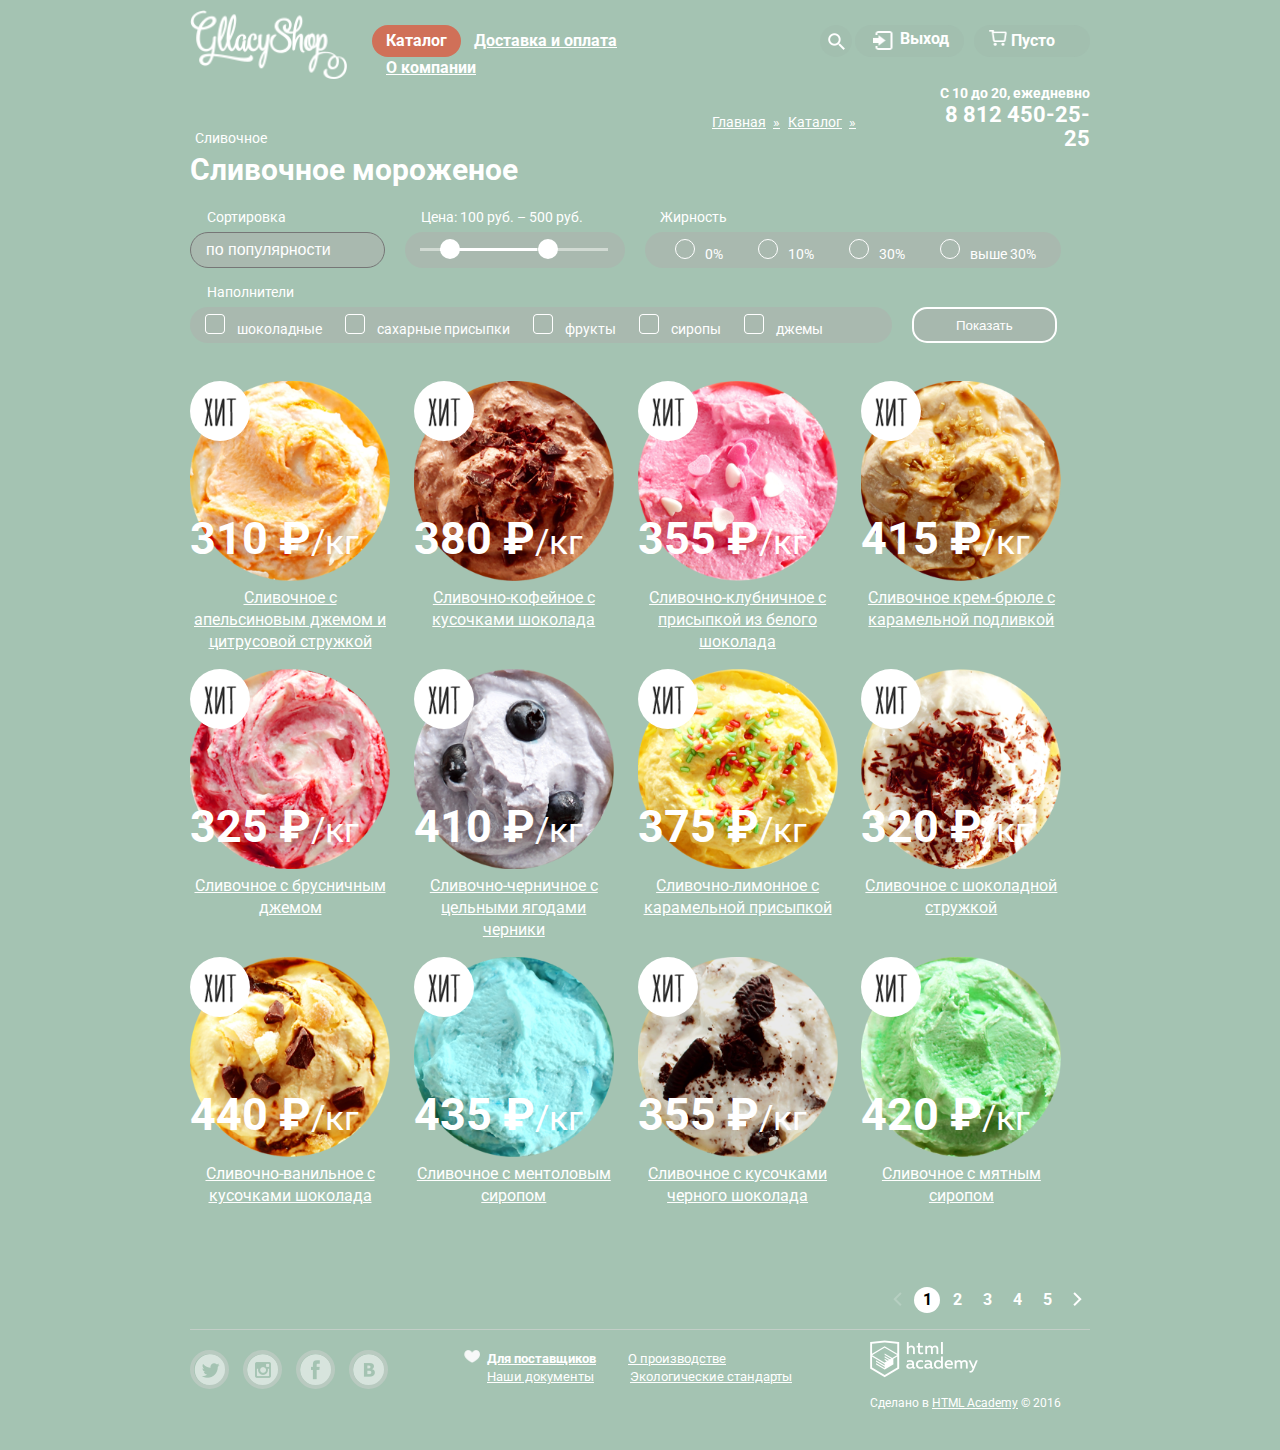
==== commit 64644ec6: "И снова вопросы" ====
--- a/cataog.html
+++ b/cataog.html
@@ -8,7 +8,6 @@
   </head>
   <body>
     <div class="site_wrapper_catalog">
-      <!-- <div class="content_wrapper"> -->
         <div class="main_container">
           <header class="clearfix catalog">
             <div class="header_hight">
@@ -85,22 +84,23 @@
                   <div class="price">
                     <span>Цена: 100 руб. – 500 руб.</span>
                     <div class="price_range"></div>
-                    <div class="line_range"></div>
+                    <div class="line_range_1"></div>
+                    <div class="line_range_2"></div>
                     <div class="ball_1"></div>
                     <div class="ball_2"></div>
                   </div>
                   <div class="fat_choose clearfix">
                     <span class="for_fat_choose">Жирность</span>
                     <div class="fat_radio_box">
-                      <input type="radio" name="fat" id="zero"><label for="zero"></label><span>0%</span>
-                      <input type="radio" name="fat" id="ten"><label for="ten"></label><span>10%</span>
-                      <input type="radio" name="fat" id="thirty"><label for="thirty"></label><span>30%</span>
-                      <input type="radio" name="fat" id="thirty_up"><label for="thirty_up"></label><span>выше 30%</span>
+                      <input type="radio" name="fat" id="zero"><label for="zero">0%</label>
+                      <input type="radio" name="fat" id="ten"><label for="ten">10%</label>
+                      <input type="radio" name="fat" id="thirty"><label for="thirty">30%</label>
+                      <input type="radio" name="fat" id="thirty_up"><label for="thirty_up">выше 30%</label>
                     </div>
                   </div>
                 </div>
                 <div class="low_filter clearfix">
-                  <span class="for_inner">Наполнители</span><br>
+                  <span class="for_inner">Наполнители</span>
                   <div class="inner">
                     <input type="checkbox" id="ch_1"><label for="ch_1">шоколадные</label>
                     <input type="checkbox" id="ch_2"><label for="ch_2">сахарные присыпки</label>
--- a/css/style.css
+++ b/css/style.css
@@ -18,6 +18,7 @@
   background-image: url("../img/double_ice-cream.png");
   background-repeat: no-repeat;
   background-position: top  center;
+
 }
 
 .content_wrapper {
@@ -114,6 +115,7 @@
 
 .main_container {
   width: 900px;
+  /*max-width: 1200px;*/
   margin: 0 auto;
   padding: 0 2.3%;
   /*box-sizing: border-box;*/
@@ -792,13 +794,12 @@
 .advantage_4 {
   float: right;
 }
-/*#f8f7f4 */
+
 .ten_ways {
   background-color: black;
   background-image:  url("../img/banner_d_l.jpg") ;
   background-position: center center;
   background-repeat: no-repeat;
-  /*background-size: 100%;*/
   color: #5a5a5a;
 }
 
@@ -1033,18 +1034,38 @@
   position: relative;
 }
 
-.your_name::before {
+.your_name label {
   display: none;
   position: absolute;
   top: -14px;
   position: absolute;
-  content: "Как вас зовут?";
   margin-left: 16px;
   font-size: 11px;
   line-height: 13px;
   color: #5b9ddf;
 }
 
+.your_name input:focus + label {
+  display: block;
+}
+
+.your_mail input:focus + label {
+  display: block;
+}
+
+.heeden_feedback input:focus::-webkit-input-placeholder { /* Chrome/Opera/Safari */
+  color: transparent;
+}
+.heeden_feedback input:focus::-moz-placeholder { /* Firefox 19+ */
+  color: transparent;
+}
+.heeden_feedback input:focus:-ms-input-placeholder { /* IE 10+ */
+  color: transparent;
+}
+.heeden_feedback input:focus:-moz-placeholder { /* Firefox 18- */
+  color: transparent;
+}
+
 .your_name input:hover {
   border: 2px solid #c7c6c5;
 }
@@ -1065,12 +1086,11 @@
   margin-bottom: 20px;
 }
 
-.your_mail::before {
-  display: none;
+.your_mail label {
+  /*display: none;*/
   position: absolute;
   top: 5px;
   position: absolute;
-  content: "Ваша почта для ответа?";
   margin-left: 16px;
   font-size: 11px;
   line-height: 13px;
@@ -1213,6 +1233,8 @@
 
 .site_wrapper_catalog {
   min-width: 900px;
+  /*max-width: 1200px;
+  padding: 0 2.3%;*/
   background-color: #a4c3b2;
 }
 
@@ -1250,6 +1272,7 @@
   content: "»";
   margin-left: 7px;
   text-decoration: none;
+/*review почему то text-decoration не срабатывает у этого элемента*/
 }
 
 .sub_menu li:last-child {
@@ -1269,11 +1292,12 @@
 
 .filter {
   height: 133px;
+  /*width: 860px;*/
   font-size: 14px;
   line-height: 16px;
   display: block;
   margin-bottom: 39px;
-  background-color: rgba(0,200,0,0.3);
+  /*background-color: rgba(0,200,0,0.3);*/
   font-size: 14px;
   line-height: 16px;
   font-weight: normal;
@@ -1282,8 +1306,8 @@
 .top_filter {
   height: 60px;
   width: 100%;
-  margin-bottom: 4px;
-  background-color: rgba(0,200,200,0.3);
+  margin-bottom: 15px;
+  /*background-color: rgba(0,200,200,0.3);*/
 }
 
 .sort {
@@ -1297,9 +1321,11 @@
 .sort label {
   margin-left: 17px;
   margin-bottom: 7px;
+  display: inline-block;
 }
 
 .sort select {
+  position: relative;
   width: 100%;
   height: 36px;
   background-color: #a9b9af;
@@ -1310,6 +1336,20 @@
   line-height: 18px;
   padding-left: 15px;
   box-sizing: border-box;
+  -webkit-appearance: none;
+  -moz-appearance:none;
+  appearance: none;
+}
+
+.sort select::after {
+  /*review почему элемент не отображается на странице?*/
+  content: "";
+  position: absolute;
+  z-index: 100;
+  right: 13px;
+  width:9px;
+  height: 9px;
+  background: black url("../img/marker.png") no-repeat center center;
 }
 
 .price {
@@ -1317,7 +1357,7 @@
   float: left;
   width: 220px;
   height: 56px;
-  background-color: rgba(0,200,200,0.4);
+  /*background-color: rgba(0,200,200,0.4);*/
   margin-right: 2.2%;
   box-sizing: border-box;
 }
@@ -1325,6 +1365,7 @@
 .price span {
   margin-left: 16px;
   margin-bottom: 7px;
+  display: inline-block;
   color: white;
 }
 
@@ -1339,13 +1380,22 @@
   padding-left: 15px;
 }
 
-.line_range {
+.line_range_1 {
   height: 3px;
   width: 188px;
   background: #d1dad3;
   position: absolute;
-  top: 33px;
+  top: 39px;
   left: 15px;
+}
+
+.line_range_2 {
+  height: 3px;
+  width: 97px;
+  background: white;
+  position: absolute;
+  top: 39px;
+  left: 35px;
 }
 
 .ball_1 {
@@ -1354,7 +1404,7 @@
   background: white;
   border-radius: 50%;
   position: absolute;
-  top: 25px;
+  top: 30px;
   left: 35px;
 }
 
@@ -1364,19 +1414,21 @@
   background: white;
   border-radius: 50%;
   position: absolute;
-  top: 25px;
+  top: 30px;
   left: 133px;
 }
 
 .fat_choose {
-  width: 420px;
+  width: 416px;
   height: 56px;
-  background-color: rgba(0,200,200,0.4);
+  /*background-color: rgba(0,200,200,0.4);*/
   float: left;
 }
 
 .for_fat_choose {
   margin-left: 15px;
+  display: inline-block;
+  margin-bottom: 7px;
 }
 
 .fat_radio_box {
@@ -1396,7 +1448,8 @@
   display: none;
 }
 
-.fat_radio_box label {
+.fat_radio_box label::before {
+  content: "";
   width: 20px;
   height: 20px;
   display: inline-block;
@@ -1407,7 +1460,7 @@
   padding: 4px;
 }
 
-.fat_radio_box span {
+.fat_radio_box label {
   line-height: 18px;
   padding-left: 15px;
   font-weight: normal;
@@ -1417,17 +1470,17 @@
 }
 
 /*review эти стили почему то не применяются)*/
-#zero:checked ~ .fat_radio_box label[for="zero"],
-#ten:checked ~ .fat_radio_box label[for="ten"],
-#thirty:checked ~ .fat_radio_box label[for="thirty"],
-#thirty_up:checked ~ .fat_radio_box label[for="thirty_up"] {
+#zero:checked ~ .fat_radio_box label::before[for="zero"],
+#ten:checked ~ .fat_radio_box label::before[for="ten"],
+#thirty:checked ~ .fat_radio_box label::before[for="thirty"],
+#thirty_up:checked ~ .fat_radio_box label[for="thirty_up"]::before {
   background-color: white;
 }
 
 .for_inner {
-    float: left;
+    display: block;
     margin-left: 17px;
-    margin-bottom: 10px;
+    margin-bottom: 7px;
 }
 
 .filter_btn {
@@ -1438,11 +1491,10 @@
   background-color: #a7b8ae;
   color: white;
   border: 2px solid white;
-  float: right;
+  float: left;
 }
 
 .inner {
-  /*как заставить этот чекбокс подлезть под надпись?*/
   float: left;
   width: 702px;
   height: 36px;
@@ -1452,9 +1504,37 @@
   padding-left: 15px;
   box-sizing: border-box;
   padding-top: 7px;
+  font-weight: 16px;
   line-height: 18px;
   padding-left: 15px;
   font-weight: normal;
+  margin-right: 2.2%;
+}
+
+.inner input {
+  display: none;
+}
+
+.inner label::before {
+  display: inline-block;
+  content: "";
+  height: 20px;
+  width: 20px;
+  margin-right: 12px;
+  background: url("../img/checkbox_off.png") no-repeat center center;
+}
+
+.inner label {
+  margin-right: 20px;
+  vertical-align: medium;
+}
+
+#ch_1:checked ~ .inner label::before[for="ch_1"],
+#ch_2:checked ~ .inner label::before[for="ch_2"],
+#ch_3:checked ~ .inner label::before:[for="ch_3"],
+#ch_4:checked ~ .inner label[for="ch_4"]::before ,
+#ch_5:checked ~ .inner label[for="ch_5"]::before{
+  background: url("../img/checkbox_on.png") no-repeat center center;
 }
 
 .choose_item article {
@@ -1514,9 +1594,12 @@
 
 }
 
-.page_nav li:nth-of-type(2n):hover {
+.page_nav li:not(:last-of-type):hover  {
   background: rgba(255,255,255, 0.3);
-  /*review как сделать, чтобы этот селектор выбирал элементы с 2го и по 6ой ?*/
+}
+
+.page_nav li:first-of-type:hover {
+  background: url("../img/left_mark.png") no-repeat center center ;
 }
 
 .page_nav li:nth-of-type(2):hover {
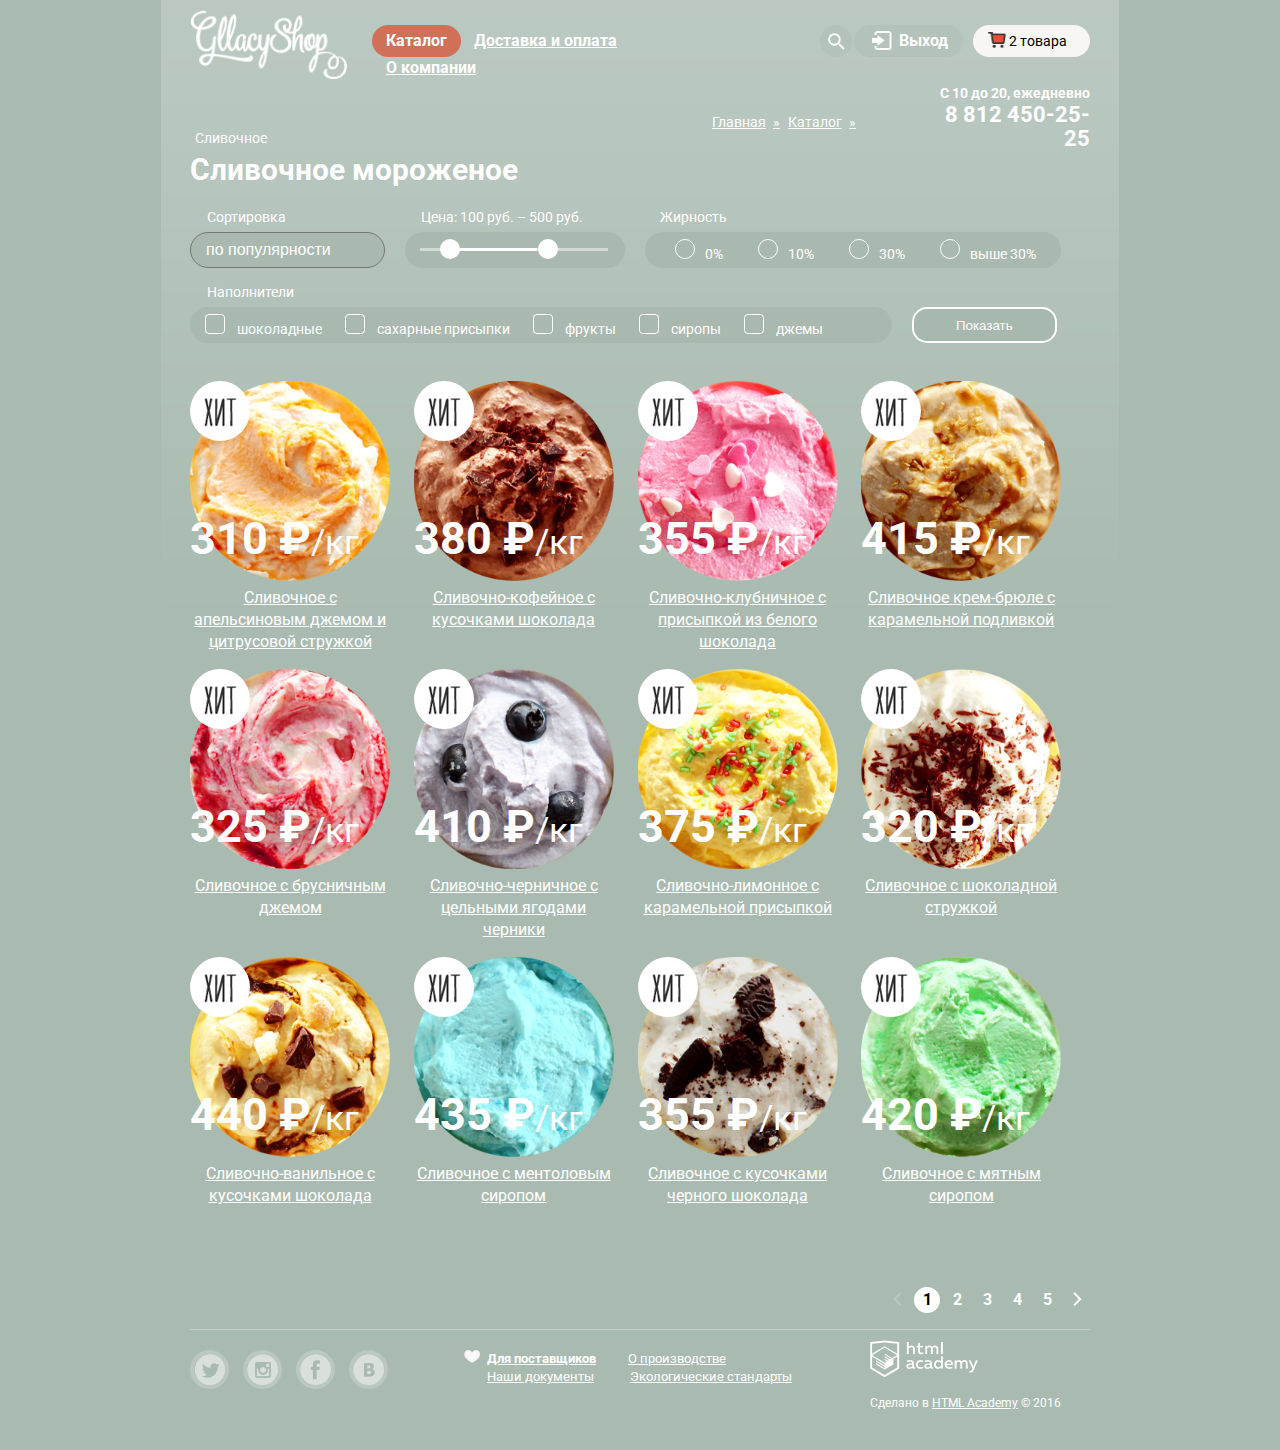
==== commit 5951956f: "3" ====
--- a/cataog.html
+++ b/cataog.html
@@ -8,7 +8,7 @@
   </head>
   <body>
     <div class="site_wrapper_catalog">
-        <div class="main_container">
+        <div class="main_container main_container_catalog">
           <header class="clearfix catalog">
             <div class="header_hight">
               <img src="img/Logo.png" class="logo" alt="logo" width="157" height="69">
@@ -34,10 +34,42 @@
                   <input class="hidden_search" type="search" placeholder="Что ищем?">
                 </div>
                 </div>
-                <a href="#" class="basket">
-                  <img src="img/trolley.png"  class="img_basket" alt="->" width="18" height="16">
-                  Пусто
+                <a href="#" class="basket basket_catalog">
+                  <img src="img/red_trolley.png"  class="img_basket" alt="->" width="18" height="16">
+                  2 товара
                 </a>
+                <div class="basket_catalog_hidden">
+                  <div class="top_basket_hidden">
+                    <div class="buy_1">
+                      <button type="button" class="close_buy"></button>
+                      <div class="about_buy">
+                        Пломбир с аппельсиновым джемом
+                      </div>
+                      <div class="price_buy">
+                        1,5 кг х <span calss="little_hidden">200 руб.</span>
+                      </div>
+                      <div class="finish_price">
+                        300 руб.
+                      </div>
+                    </div>
+                    <div class="buy_2">
+                      <button type="button" class="close_buy"></button>
+                      <div class="about_buy">
+                        Клубничный пломбир с присыпкой из белого шоколада
+                      </div>
+                      <div class="price_buy">
+                        1,5 кг х <span>300 руб.</span>
+                      </div>
+                      <div class="finish_price">
+                        450 руб.
+                      </div>
+                    </div>
+                  </div>
+                  <div class="bottom_basket_hidden ">
+                    <span>Итого: 750руб.</span>
+                    <a href="#" class="btn">Оформить заказ</a>
+                  </div>
+                </div>
                 <a href="#" class="enter">
                   Выход
                 </a>
@@ -102,11 +134,11 @@
                 <div class="low_filter clearfix">
                   <span class="for_inner">Наполнители</span>
                   <div class="inner">
-                    <input type="checkbox" id="ch_1"><label for="ch_1">шоколадные</label>
-                    <input type="checkbox" id="ch_2"><label for="ch_2">сахарные присыпки</label>
-                    <input type="checkbox" id="ch_3"><label for="ch_3">фрукты</label>
-                    <input type="checkbox" id="ch_4"><label for="ch_4">сиропы</label>
-                    <input type="checkbox" id="ch_5"><label for="ch_5">джемы</label>
+                    <input type="checkbox" id="ch_1"><label class="for_checkbox" for="ch_1">шоколадные</label>
+                    <input type="checkbox" id="ch_2"><label class="for_checkbox" for="ch_2">сахарные присыпки</label>
+                    <input type="checkbox" id="ch_3"><label class="for_checkbox" for="ch_3">фрукты</label>
+                    <input type="checkbox" id="ch_4"><label class="for_checkbox" for="ch_4">сиропы</label>
+                    <input type="checkbox" id="ch_5"><label class="for_checkbox" for="ch_5">джемы</label>
                   </div>
                   <button class="filter_btn" type="submit">Показать</button>
                 </div>
--- a/css/style.css
+++ b/css/style.css
@@ -119,6 +119,7 @@
   margin: 0 auto;
   padding: 0 2.3%;
   /*box-sizing: border-box;*/
+  position: relative;
 }
 
 header {
@@ -330,10 +331,19 @@
   display: inline-block;
   height: 32px;
   box-sizing: border-box;
-  padding: 5px 35px 5px 15px;
+  padding: 7px 35px 5px 15px;
   vertical-align: top;
   background: rgba(157,177,165, 0.2);
   border-radius: 20px;
+}
+
+.right_side .basket {
+  padding-top: 5px;
+}
+
+.basket img {
+    position: relative;
+    top: 2px;
 }
 
 .right_side .enter {
@@ -1235,9 +1245,199 @@
   min-width: 900px;
   /*max-width: 1200px;
   padding: 0 2.3%;*/
-  background-color: #a4c3b2;
-}
-
+  background-color: #a9bbb1;
+}
+
+.main_container_catalog {
+  background: url("../img/lightning.png") no-repeat ;
+}
+
+.right_side .basket_catalog {
+  background-color: #f7f6f3;
+  color: black;
+  width: 117px;
+  font-size: 14px;
+  line-height: 16px;
+  padding-right: 0;
+  font-weight: normal;
+}
+
+.basket_catalog_hidden {
+  display: none;
+  width: 540px;
+  height: 240px;
+  background-color: #f8f7f4;
+  color: black;
+  position: absolute;
+  top: 60px;
+  left: 393px;
+  border-radius: 5px;
+  z-index: 100;
+  padding: 12px;
+  box-sizing: border-box;
+  font-size: 13px;
+  line-height: 16px;
+  font-weight: normal;
+}
+
+.basket_catalog::after {
+  content: "";
+  display: none;
+  position: absolute;
+  width: 117px;
+  height: 50px;
+  right: 30px;
+  top: 50px;
+  z-index: 101;
+}
+
+.basket_catalog:hover::after{
+  display: block;
+}
+
+.basket_catalog:hover +.basket_catalog_hidden {
+  display: block;
+}
+
+.basket_catalog_hidden:hover {
+  display: block;
+}
+
+.top_basket_hidden {
+  height: 125px;
+  width: 516px;
+  border-bottom: 1px solid #cacac7;
+  margin-bottom: 16px;
+}
+
+.top_basket_hidden div {
+  display: inline-block;
+}
+
+.buy_1 {
+  min-height: 56px;
+  width: 516px;
+  padding: 14px 20px 0 6px;
+}
+
+.buy_2 {
+  min-height: 56px;
+  width: 516px;
+  padding: 0 20px 0 6px;
+}
+
+.close_buy {
+  position: relative;
+  float: left;
+  width: 10px;
+  height: 10px;
+  background: none;
+  box-shadow: none;
+  left: 0;
+  top: 10px;
+  border: none;
+  z-index: 50;
+  margin-right: 13px;
+}
+
+.close_buy::before {
+  position: absolute;
+  background: black;
+  display: block;
+  content: "";
+  width: 14px;
+  height: 2px;
+  top: 8px;
+  left: 0;
+  transform: rotate(45deg);
+}
+
+.close_buy::after {
+  top: 8px;
+  left: 0;
+  transform: rotate(-45deg);
+  position: absolute;
+  background: black;
+  display: block;
+  content: "";
+  width: 14px;
+  height: 2px;
+}
+
+.about_buy {
+  padding-left: 46px;
+  width: 275px;
+  margin-right: 24px;
+  padding-top: 11px;
+  font-weight: normal;
+  box-sizing: border-box;
+  position: relative;
+}
+
+.about_buy::before {
+  content:"";
+  position: absolute;
+  width: 33px;
+  height: 33px;
+  left: 0;
+  top: 0;
+  background: url("../img/small_ice-cream_1.png") no-repeat center center;
+}
+
+.price_buy {
+  width: 95px;
+  margin-right: 25px;
+  vertical-align: middle;
+}
+
+.buy_2 .price_buy {
+  position:relative;
+  top: -17px;
+}
+
+.buy_2 .finish_price {
+  position:relative;
+  top: -17px;
+}
+
+.buy_2 .about_buy::before {
+  background: url("../img/small_ice-cream_2.png") no-repeat center center;
+}
+
+.price_buy span {
+  color: #a6a6a5;
+}
+
+.bottom_basket_hidden{
+  padding: 12px;
+  padding-top: 0;
+}
+
+.bottom_basket_hidden span {
+  font-size: 15px;
+  line-height: 18px;
+  display: block;
+  font-weight: bold;
+  position: relative;
+  left: 399px;
+  margin-bottom: 15px;
+}
+
+.bottom_basket_hidden a {
+  font-size: 18px;
+  display: block;
+  height: 45px;
+  width: 172px;
+  box-sizing: border-box;
+  line-height: 24px;
+  margin-right: -15px;
+  background:#e95139;
+  color: white;
+  padding-left: 15px;
+  padding-right: 0;
+  padding-top: 11px;
+  font-weight: bold;
+}
 .main_menu_1 .menu_sub   a {
   color: black;
 }
@@ -1469,11 +1669,7 @@
   /*review не применяется этот стиль к подписям радиокнопки выбора жирности?*/
 }
 
-/*review эти стили почему то не применяются)*/
-#zero:checked ~ .fat_radio_box label::before[for="zero"],
-#ten:checked ~ .fat_radio_box label::before[for="ten"],
-#thirty:checked ~ .fat_radio_box label::before[for="thirty"],
-#thirty_up:checked ~ .fat_radio_box label[for="thirty_up"]::before {
+input:checked + label::before {
   background-color: white;
 }
 
@@ -1529,12 +1725,8 @@
   vertical-align: medium;
 }
 
-#ch_1:checked ~ .inner label::before[for="ch_1"],
-#ch_2:checked ~ .inner label::before[for="ch_2"],
-#ch_3:checked ~ .inner label::before:[for="ch_3"],
-#ch_4:checked ~ .inner label[for="ch_4"]::before ,
-#ch_5:checked ~ .inner label[for="ch_5"]::before{
-  background: url("../img/checkbox_on.png") no-repeat center center;
+input:checked + .for_checkbox::before {
+  background: url("../img/checkbox_on .png") no-repeat center center;
 }
 
 .choose_item article {
